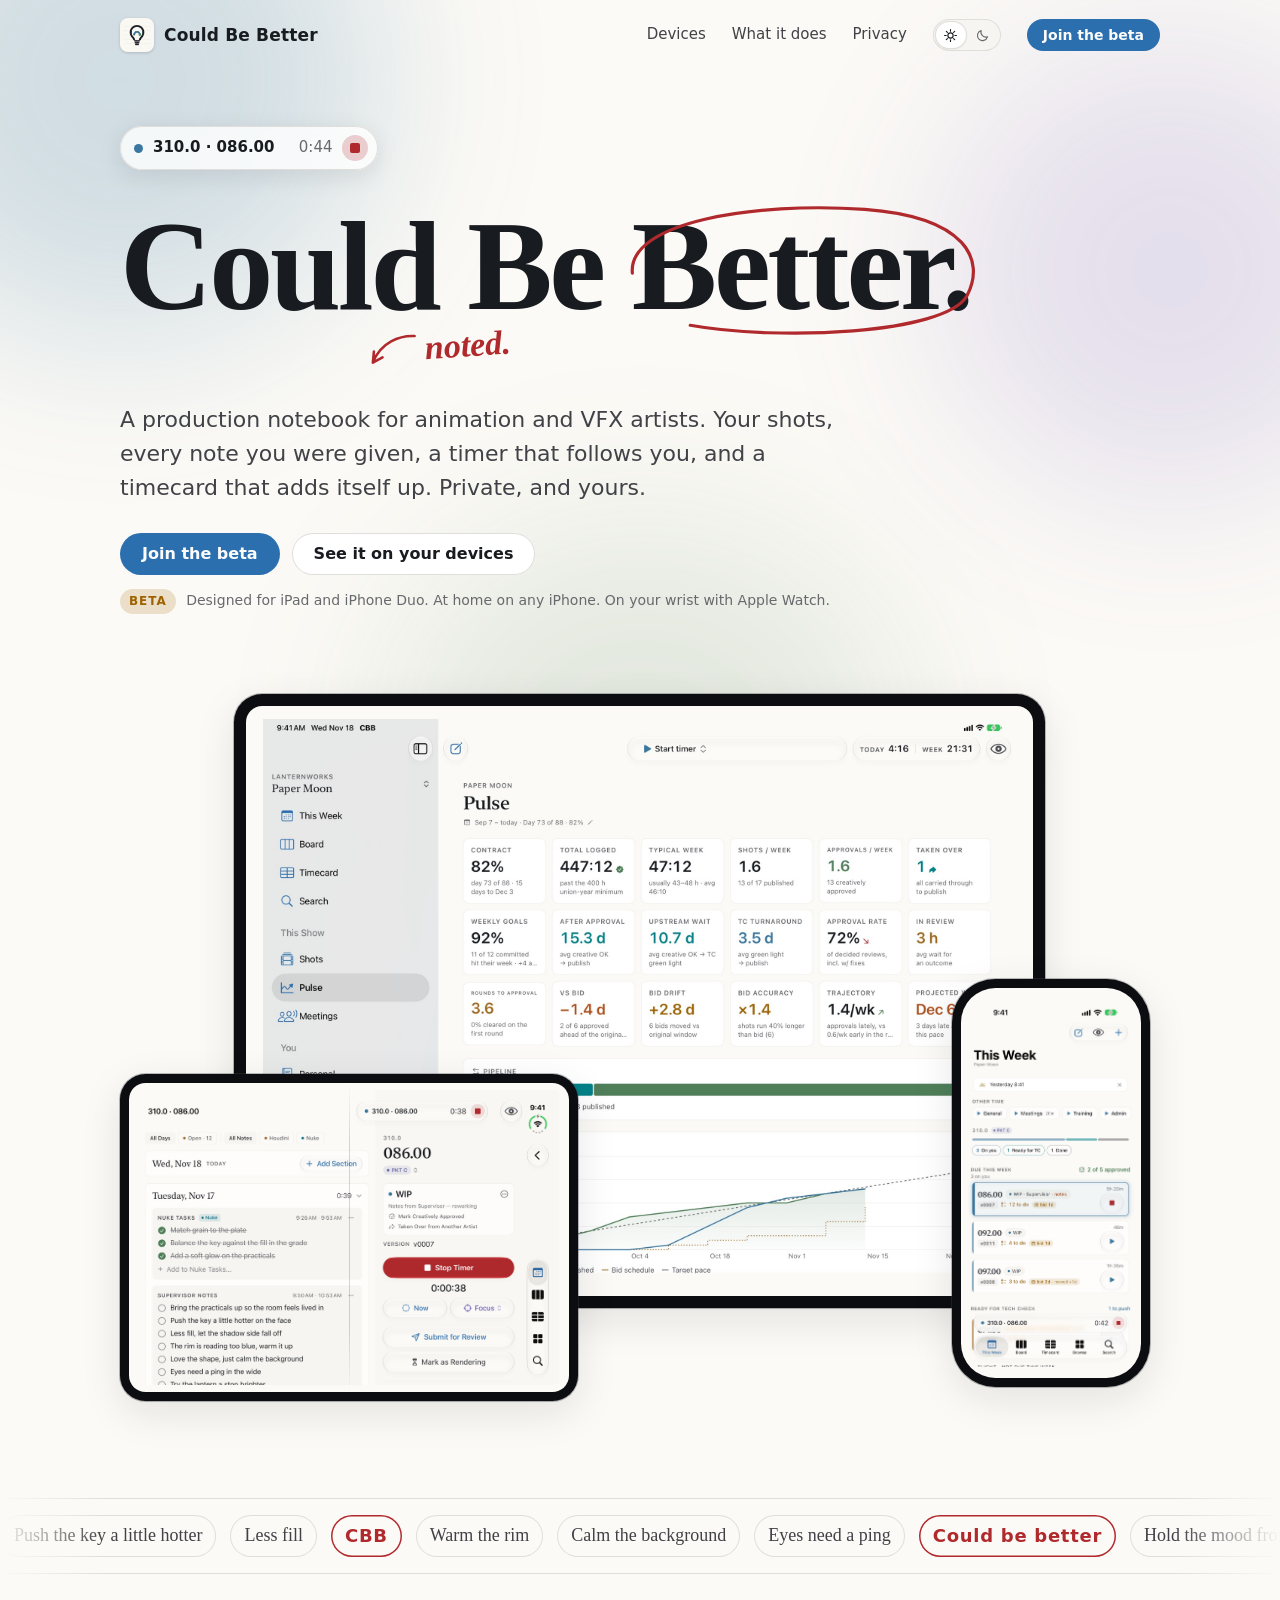
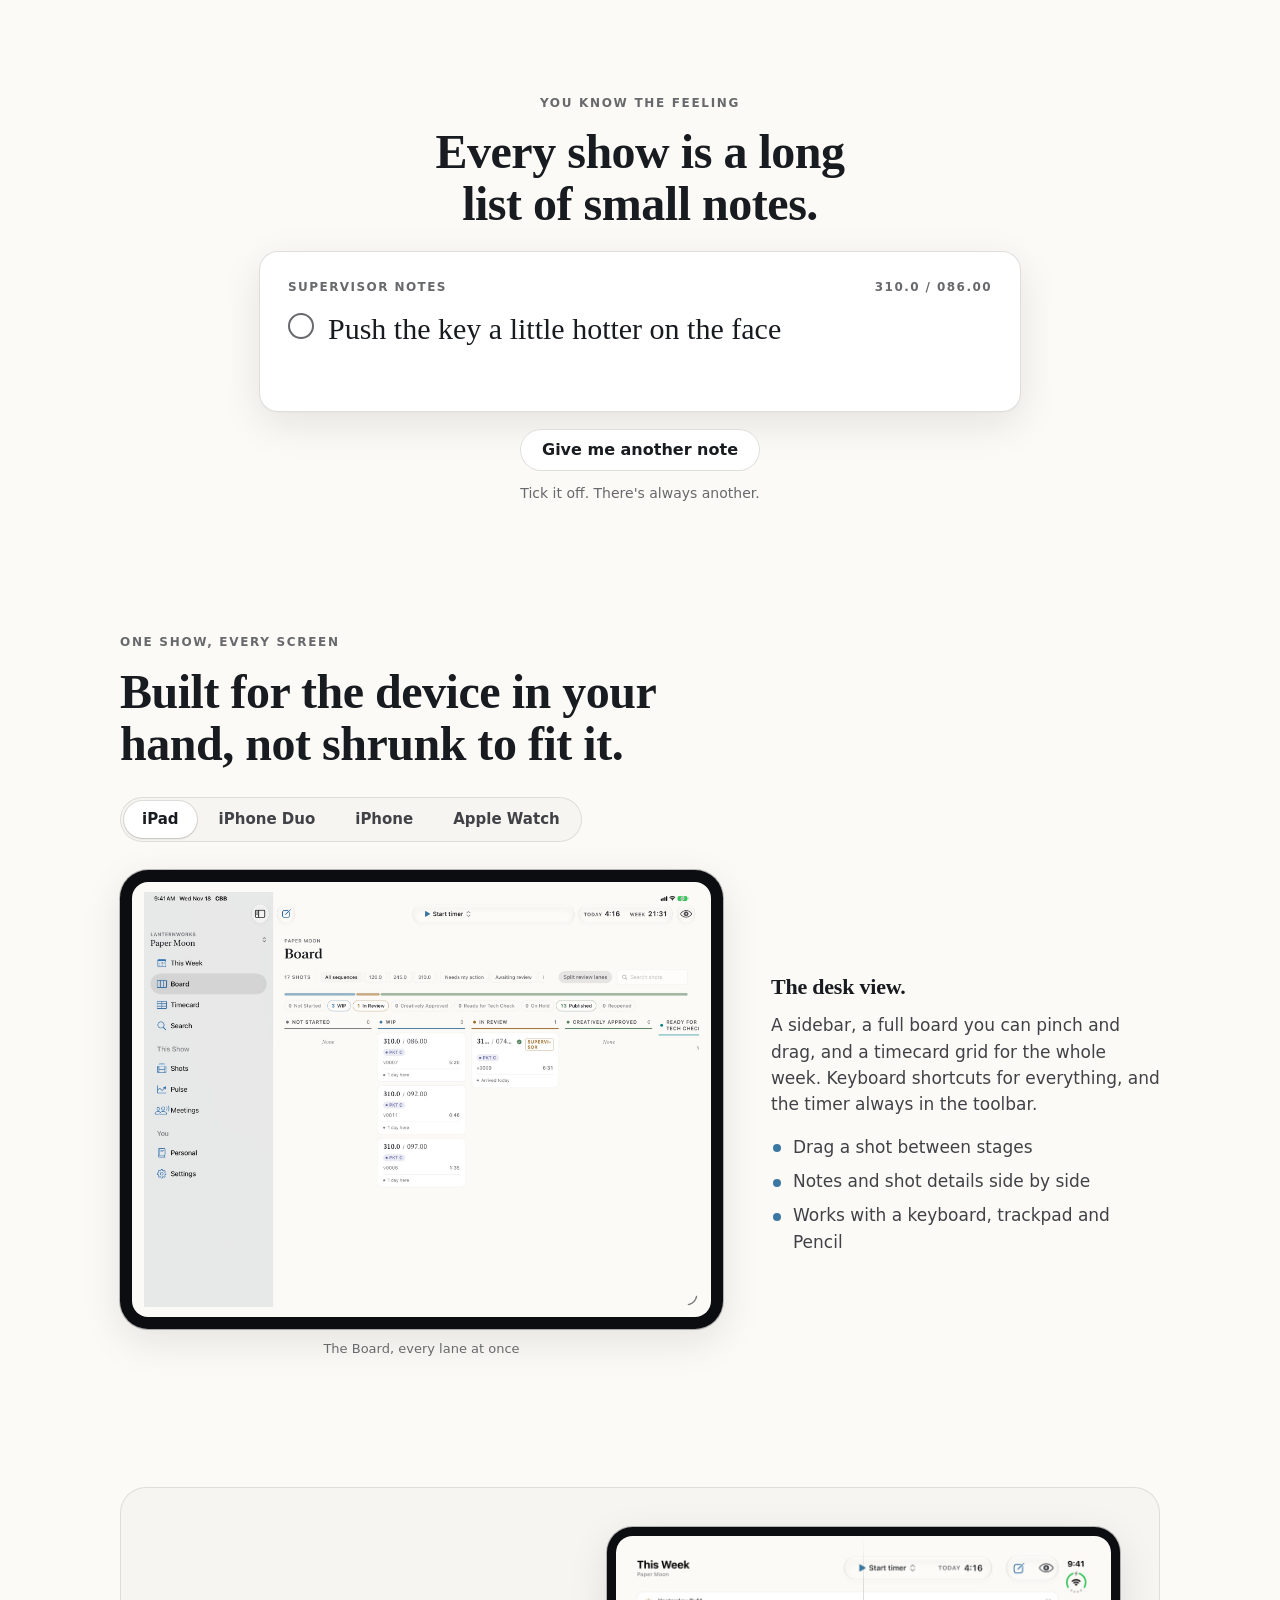
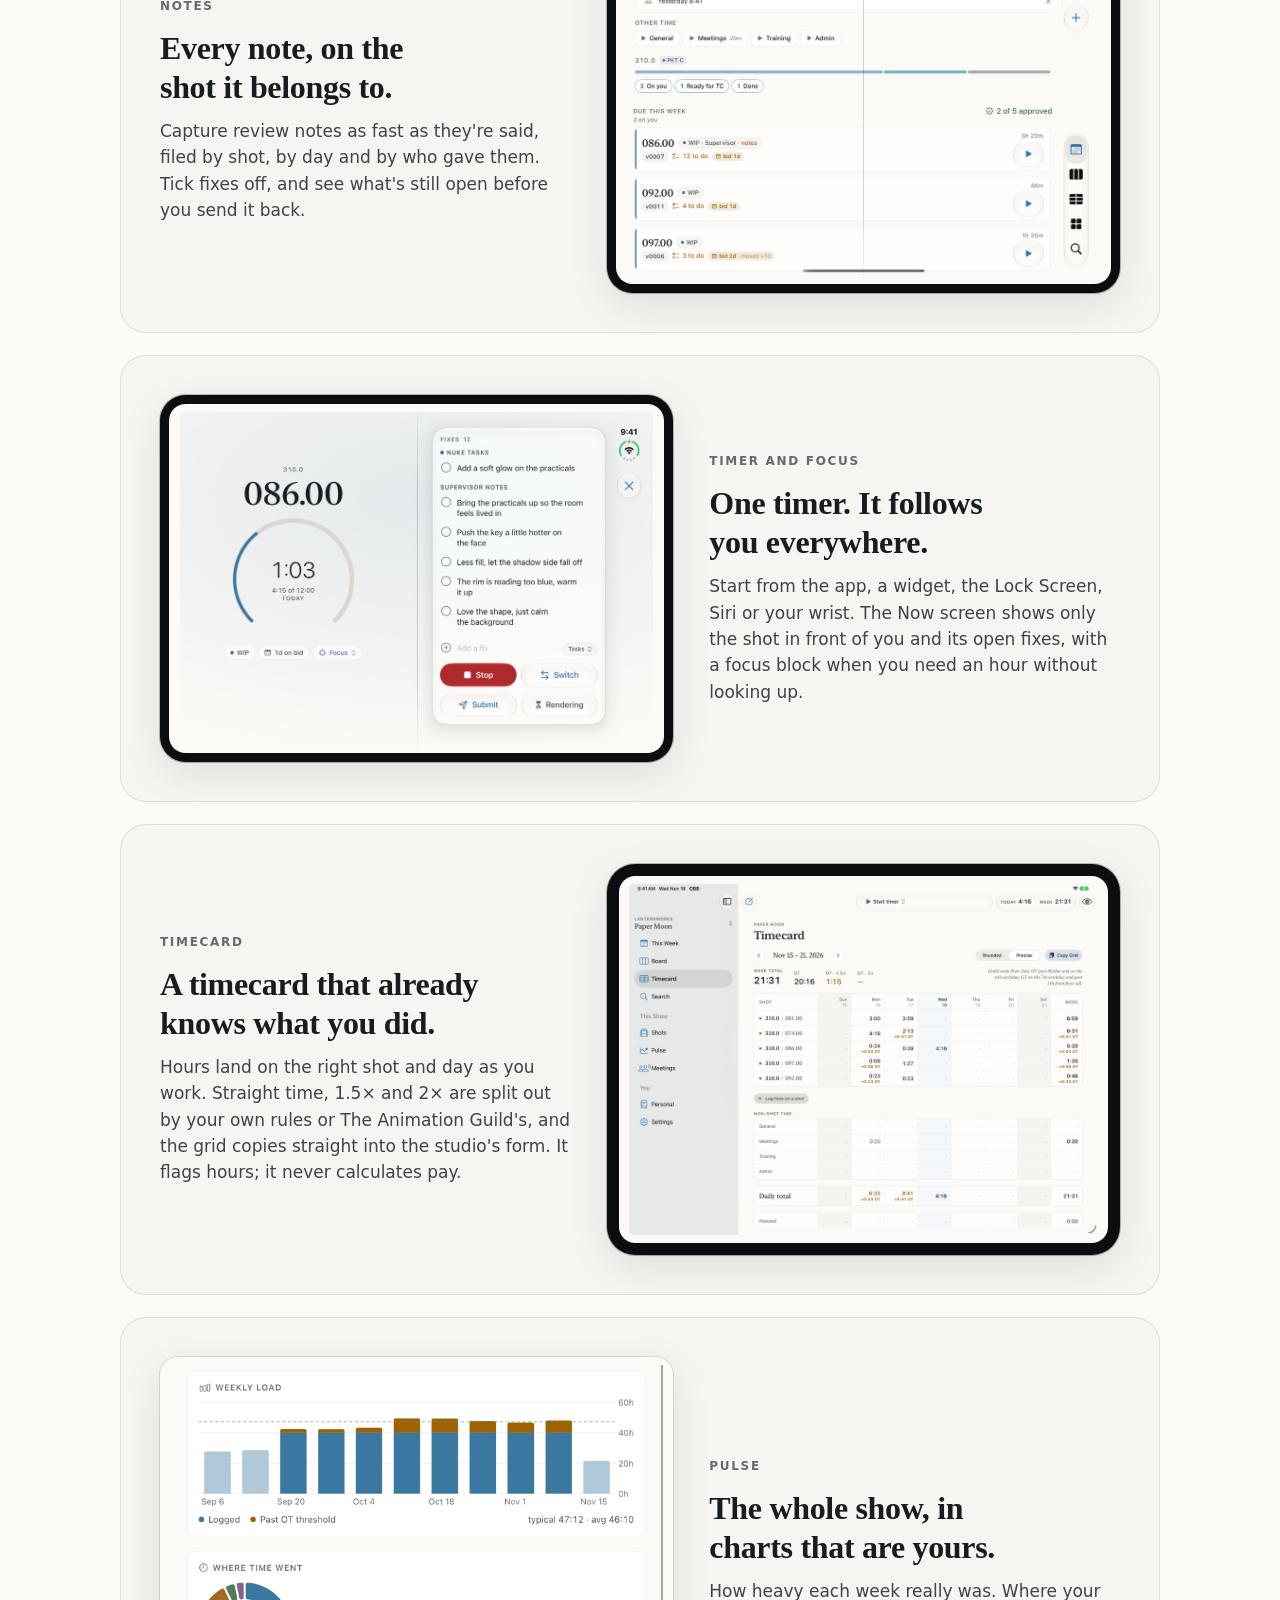
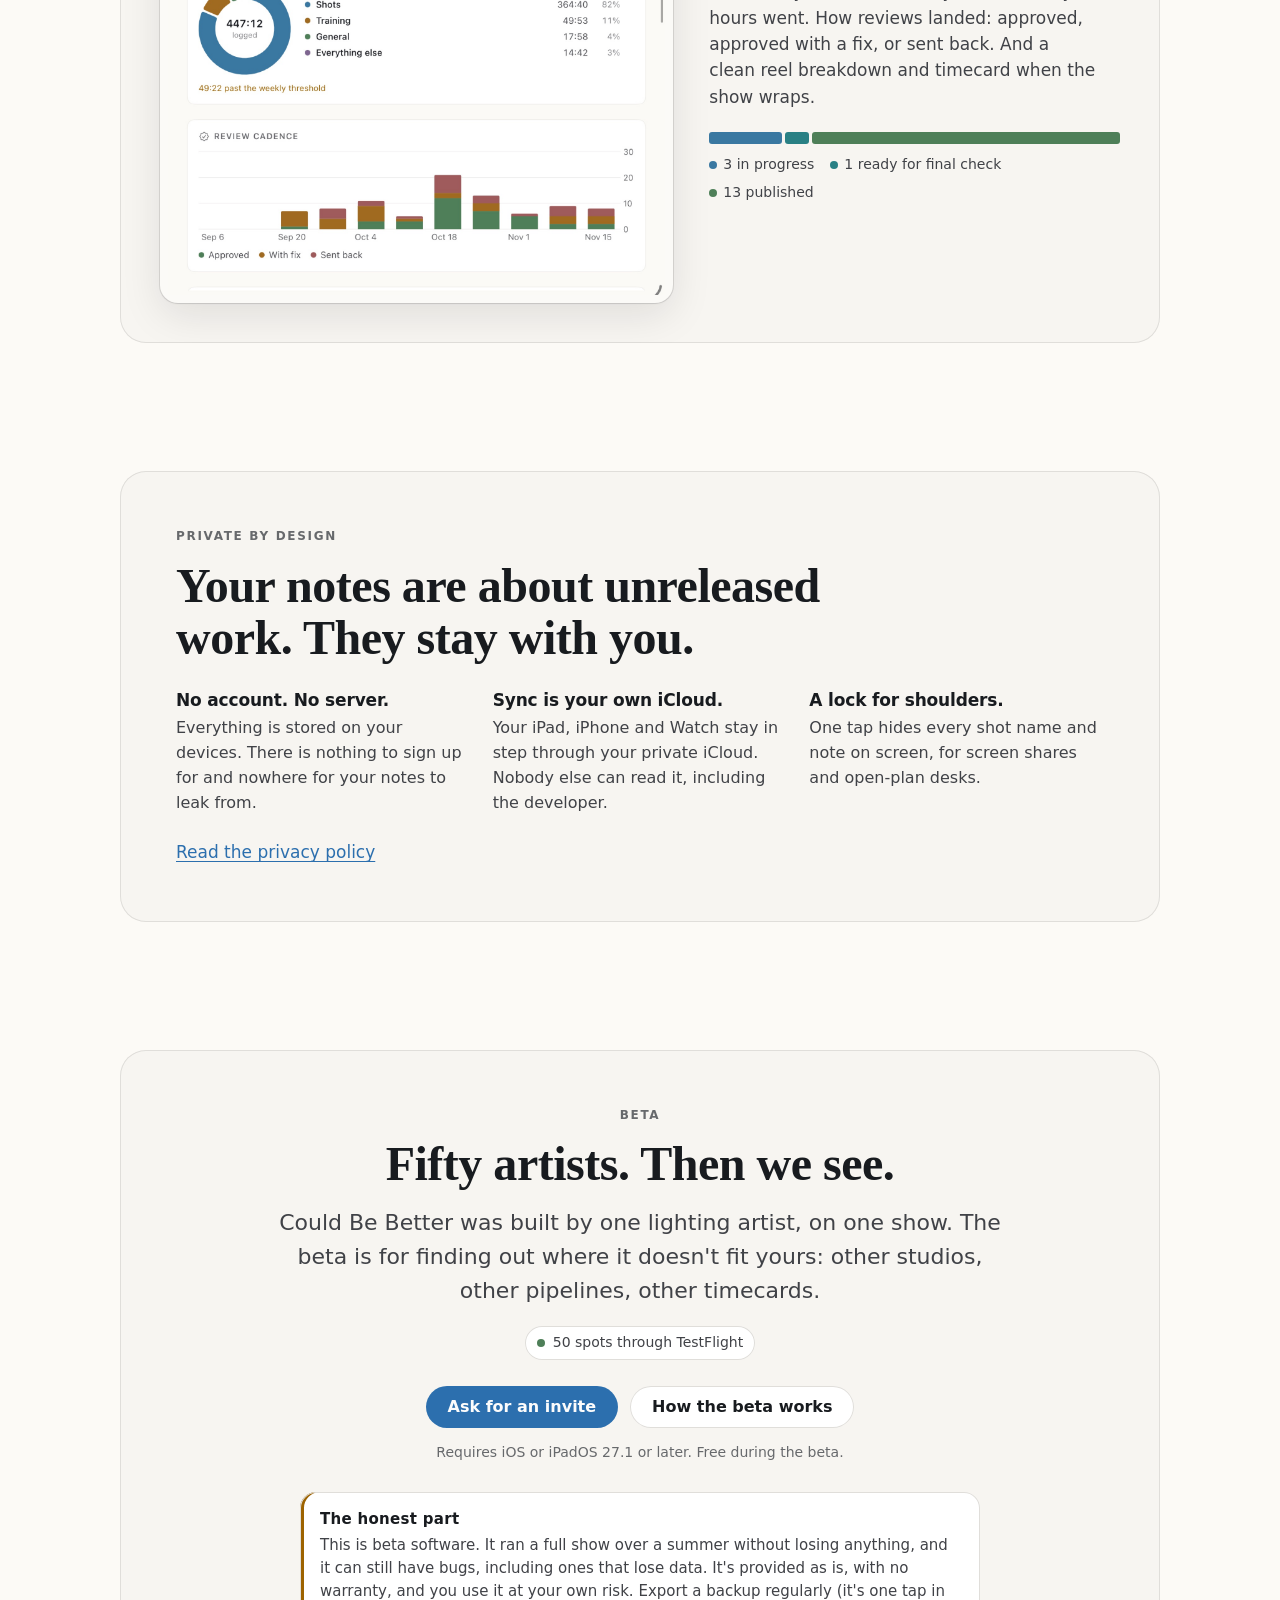
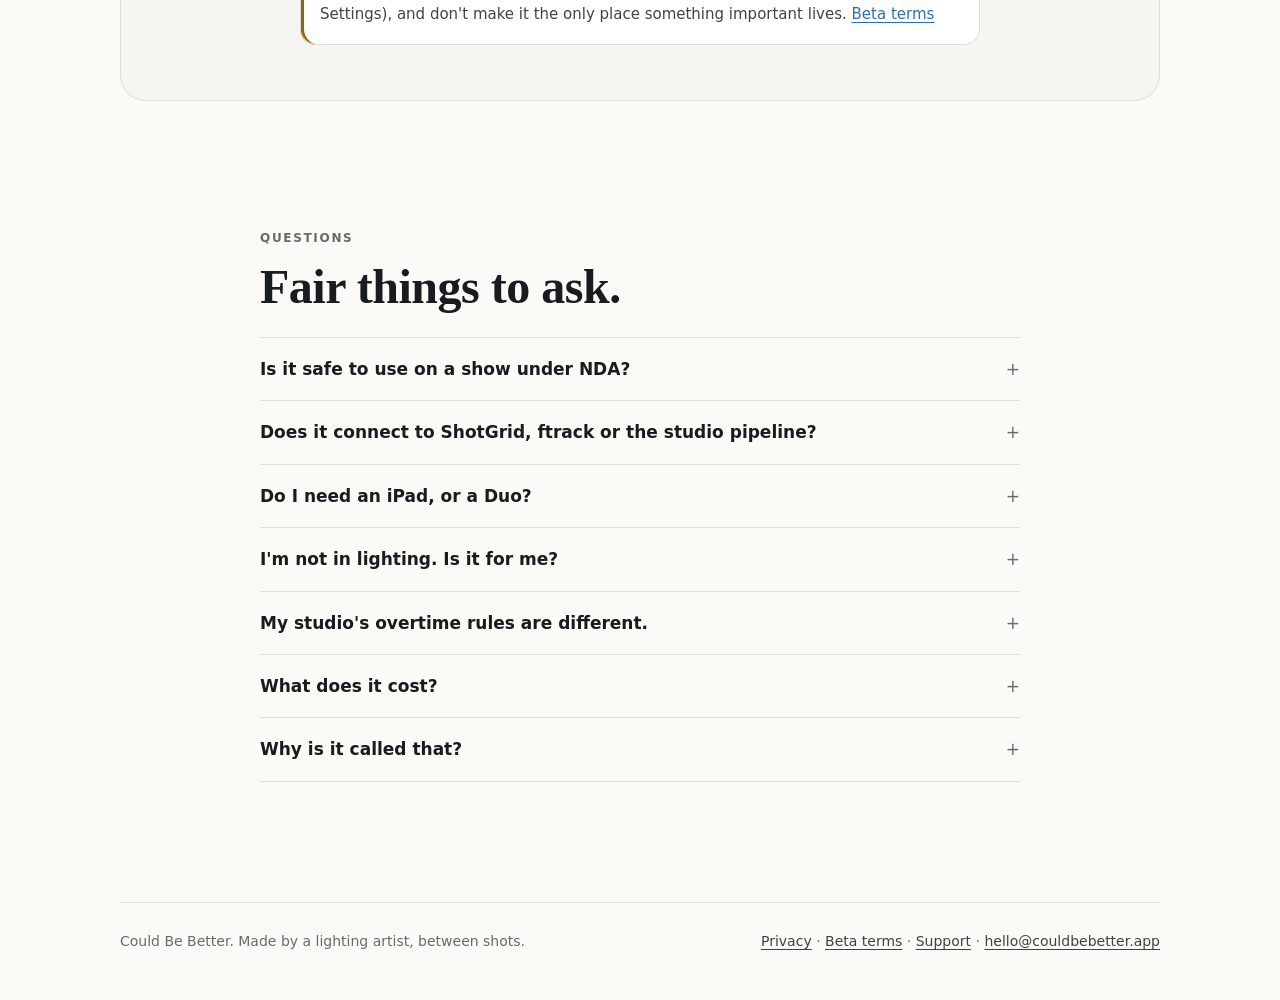
==== index.html @ f7539b7b "Light/Dark switch with dark screenshots" ====
<!doctype html>
<html lang="en">
<head>
<meta charset="utf-8">
<meta name="viewport" content="width=device-width, initial-scale=1">
<title>Could Be Better — a production notebook for animation and VFX artists</title>
<meta name="description" content="Could Be Better (CBB) keeps your shots, review notes, timer and timecard in one private notebook, designed for iPad, iPhone Duo, iPhone and Apple Watch. Now in beta.">
<meta property="og:title" content="Could Be Better">
<meta property="og:description" content="A production notebook for animation and VFX artists. Shots, notes, a timer and an honest timecard. Private, on your devices.">
<meta property="og:image" content="assets/ipad-land-pulse.jpg">
<meta name="theme-color" content="#faf8f4" media="(prefers-color-scheme: light)">
<meta name="theme-color" content="#14161a" media="(prefers-color-scheme: dark)">
<link rel="icon" href="assets/icon.png">
<link rel="apple-touch-icon" href="assets/apple-touch-icon.png">
<script src="theme.js?v=202611181330"></script>
<link rel="stylesheet" href="styles.css?v=202611181330">
</head>
<body>
<div class="glow" aria-hidden="true"><i></i><i></i><i></i></div>
<div class="wrap">

  <header class="top">
    <a class="brand" href="./"><img src="assets/icon.png" alt="" width="34" height="34"> Could Be Better</a>
    <nav>
      <a class="hide-narrow" href="#devices">Devices</a>
      <a class="hide-narrow" href="#features">What it does</a>
      <a class="hide-narrow" href="#privacy">Privacy</a>
      <div class="theme-switch" role="group" aria-label="Appearance">
        <button type="button" data-theme-set="light" aria-pressed="false" aria-label="Light" title="Light"><svg viewBox="0 0 24 24" aria-hidden="true"><circle cx="12" cy="12" r="4.2"/><path d="M12 2.5v2.6M12 18.9v2.6M2.5 12h2.6M18.9 12h2.6M5.3 5.3l1.8 1.8M16.9 16.9l1.8 1.8M5.3 18.7l1.8-1.8M16.9 7.1l1.8-1.8"/></svg></button>
        <button type="button" data-theme-set="dark" aria-pressed="false" aria-label="Dark" title="Dark"><svg viewBox="0 0 24 24" aria-hidden="true"><path d="M20 14.2A8.2 8.2 0 0 1 9.8 4a8.2 8.2 0 1 0 10.2 10.2z"/></svg></button>
      </div>
      <button class="button small" type="button" data-open-invite>Join the beta</button>
    </nav>
  </header>

  <main>
    <section class="hero">
      <div class="pill" role="img" aria-label="A shot timer, running">
        <i class="dot"></i><span class="code">310.0 · 086.00</span><span class="clock" data-clock>0:00</span><i class="stop"></i>
      </div>
      <h1>Could Be
        <span class="circled">Better.
          <svg viewBox="0 0 320 120" preserveAspectRatio="none" aria-hidden="true"><path d="M18 62 C 14 22, 120 6, 214 12 C 300 18, 316 52, 300 80 C 280 112, 120 116, 52 100 C 6 88, 2 50, 40 28" pathLength="1"/></svg>
        </span>
      </h1>
      <p class="scrawl" aria-hidden="true"><svg viewBox="0 0 60 40"><path d="M56 6 C 40 4, 18 10, 8 32 M8 32 l 2 -12 M8 32 l 11 -5" /></svg> noted.</p>
      <p class="lede">A production notebook for animation and VFX artists. Your shots, every note you were given, a timer that follows you, and a timecard that adds itself up. Private, and yours.</p>
      <div class="actions">
        <button class="button" type="button" data-open-invite>Join the beta</button>
        <a class="button quiet" href="#devices">See it on your devices</a>
      </div>
      <p class="fine"><span class="badge">Beta</span> Designed for iPad and iPhone Duo. At home on any iPhone. On your wrist with Apple Watch.</p>

      <div class="stage" data-tilt>
        <div class="frame pad-land layer" data-depth="6"><picture><source data-dark srcset="assets/ipad-land-pulse-dark.jpg" media="(prefers-color-scheme: dark)"><img src="assets/ipad-land-pulse.jpg" alt="Pulse on iPad in landscape: eighteen figures about a show called Paper Moon, a pipeline bar and a burn-up chart of approved and published shots." width="2000" height="1500"></picture></div>
        <div class="frame duo-open layer" data-depth="14"><picture><source data-dark srcset="assets/duo-open-shot-dark.jpg" media="(prefers-color-scheme: dark)"><img src="assets/duo-open-shot.jpg" alt="A shot open on an unfolded iPhone Duo: its notes on the left, its stage, timer and actions on the right." width="2000" height="1407" loading="lazy"></picture></div>
        <div class="frame phone layer" data-depth="22"><picture><source data-dark srcset="assets/max-thisweek-dark.jpg" media="(prefers-color-scheme: dark)"><img src="assets/max-thisweek.jpg" alt="This Week on iPhone: three shots due, with notes to do, bids and timers." width="690" height="1500" loading="lazy"></picture></div>
      </div>
    </section>
  </main>
</div>

<div class="marquee" aria-hidden="true">
  <div class="track">
    <span>Push the key a little hotter</span><span>Less fill</span><span class="hot">CBB</span><span>Warm the rim</span><span>Calm the background</span><span>Eyes need a ping</span><span class="hot">Could be better</span><span>Hold the mood from the last shot</span><span>Soften that shadow</span><span>More atmosphere in the doorway</span><span class="hot">CBB</span><span>Try it a stop brighter</span>
    <span>Push the key a little hotter</span><span>Less fill</span><span class="hot">CBB</span><span>Warm the rim</span><span>Calm the background</span><span>Eyes need a ping</span><span class="hot">Could be better</span><span>Hold the mood from the last shot</span><span>Soften that shadow</span><span>More atmosphere in the doorway</span><span class="hot">CBB</span><span>Try it a stop brighter</span>
  </div>
</div>

<div class="wrap">
  <main>
    <section class="note-machine reveal" aria-labelledby="notes-title">
      <p class="eyebrow">You know the feeling</p>
      <h2 id="notes-title">Every show is a long list of small notes.</h2>
      <div class="note-card">
        <div class="from"><span id="note-from">Supervisor notes</span><span id="note-shot">310.0 / 086.00</span></div>
        <div class="note-line" id="note-line">
          <button class="check" id="note-check" aria-label="Mark this note done" aria-pressed="false"></button>
          <span class="text" id="note-text" aria-live="polite">Push the key a little hotter on the face</span>
        </div>
      </div>
      <div class="actions">
        <button class="button quiet" id="note-next" type="button">Give me another note</button>
      </div>
      <p class="tally" id="note-tally">Tick it off. There's always another.</p>
    </section>

    <section class="devices reveal" id="devices" aria-labelledby="devices-title">
      <p class="eyebrow">One show, every screen</p>
      <h2 id="devices-title">Built for the device in your hand, not shrunk to fit it.</h2>
      <div class="tabs" role="tablist" aria-label="Devices">
        <button role="tab" id="tab-ipad" aria-controls="panel-ipad" aria-selected="true">iPad</button>
        <button role="tab" id="tab-duo" aria-controls="panel-duo" aria-selected="false" tabindex="-1">iPhone Duo</button>
        <button role="tab" id="tab-iphone" aria-controls="panel-iphone" aria-selected="false" tabindex="-1">iPhone</button>
        <button role="tab" id="tab-watch" aria-controls="panel-watch" aria-selected="false" tabindex="-1">Apple Watch</button>
      </div>

      <div class="panel-device" role="tabpanel" id="panel-ipad" aria-labelledby="tab-ipad">
        <div class="shots one">
          <figure><div class="frame pad-land"><picture><source data-dark srcset="assets/ipad-land-board-dark.jpg" media="(prefers-color-scheme: dark)"><img src="assets/ipad-land-board.jpg" alt="The Board on iPad: every shot in the show laid out in lanes by stage, with filters and a search field above." width="2000" height="1500" loading="lazy"></picture></div><figcaption>The Board, every lane at once</figcaption></figure>
        </div>
        <div class="says">
          <h3>The desk view.</h3>
          <p>A sidebar, a full board you can pinch and drag, and a timecard grid for the whole week. Keyboard shortcuts for everything, and the timer always in the toolbar.</p>
          <ul><li>Drag a shot between stages</li><li>Notes and shot details side by side</li><li>Works with a keyboard, trackpad and Pencil</li></ul>
        </div>
      </div>

      <div class="panel-device" role="tabpanel" id="panel-duo" aria-labelledby="tab-duo" hidden>
        <div class="shots three">
          <figure><div class="frame duo-fold"><picture><source data-dark srcset="assets/duo-thisweek-dark.jpg" media="(prefers-color-scheme: dark)"><img src="assets/duo-thisweek.jpg" alt="This Week on a folded iPhone Duo, with the timer in the top bar and the tabs down the side." width="1031" height="1500" loading="lazy"></picture></div><figcaption>Folded</figcaption></figure>
          <figure class="grow"><div class="frame duo-open"><picture><source data-dark srcset="assets/duo-open-shot-dark.jpg" media="(prefers-color-scheme: dark)"><img src="assets/duo-open-shot.jpg" alt="A shot on an open iPhone Duo: notes on the left half, stage, timer and actions on the right half." width="2000" height="1407" loading="lazy"></picture></div><figcaption>Open: notes on one side, the shot on the other</figcaption></figure>
          <figure class="grow"><div class="frame duo-open"><picture><source data-dark srcset="assets/duo-open-now-dark.jpg" media="(prefers-color-scheme: dark)"><img src="assets/duo-open-now.jpg" alt="The Now screen on a half-open iPhone Duo: the timer dial on one half and the shot's open fixes on the other." width="2000" height="1407" loading="lazy"></picture></div><figcaption>Propped up: the clock on one half, your fixes on the other</figcaption></figure>
        </div>
        <div class="says">
          <h3>Three poses, three layouts.</h3>
          <p>Folded, it's a pocket timer and a short list. Open, each half of the screen does its own job, with nothing important under the fold. Stand it on your desk and it becomes a clock with your to-do beside it.</p>
          <ul style="--dot: var(--focus)"><li>The timer stays in the same place in every pose</li><li>Controls move to the side where your thumb is</li><li>Nothing jumps when you open or close it</li></ul>
        </div>
      </div>

      <div class="panel-device" role="tabpanel" id="panel-iphone" aria-labelledby="tab-iphone" hidden>
        <div class="shots three phones">
          <figure><div class="frame phone"><picture><source data-dark srcset="assets/max-thisweek-dark.jpg" media="(prefers-color-scheme: dark)"><img src="assets/max-thisweek.jpg" alt="This Week on iPhone." width="690" height="1500" loading="lazy"></picture></div><figcaption>This Week</figcaption></figure>
          <figure><div class="frame phone"><picture><source data-dark srcset="assets/max-shot-dark.jpg" media="(prefers-color-scheme: dark)"><img src="assets/max-shot.jpg" alt="A shot's notes on iPhone, with a timer running." width="690" height="1500" loading="lazy"></picture></div><figcaption>A shot's notebook</figcaption></figure>
          <figure><div class="frame phone"><picture><source data-dark srcset="assets/max-timecard-dark.jpg" media="(prefers-color-scheme: dark)"><img src="assets/max-timecard.jpg" alt="The week's timecard on iPhone." width="690" height="1500" loading="lazy"></picture></div><figcaption>Timecard</figcaption></figure>
        </div>
        <div class="says">
          <h3>All of it, one-handed.</h3>
          <p>Every screen the iPad has, rethought for a phone, from the smallest iPhone to a Pro Max. The timer rides above the tab bar so Start and Stop are always under your thumb.</p>
          <ul style="--dot: var(--published)"><li>Live Activity on the Lock Screen and Dynamic Island</li><li>Widgets for today, this week and the running timer</li><li>Capture a note from any screen</li></ul>
        </div>
      </div>

      <div class="panel-device" role="tabpanel" id="panel-watch" aria-labelledby="tab-watch" hidden>
        <div class="shots one watch-wrap">
          <div class="watch" role="img" aria-label="An illustration of the Apple Watch app timing a shot, with Stop and Focus buttons.">
            <div class="crown"></div>
            <div class="face">
              <div class="w-top"><span><i></i> Timing shot</span><span>9:41</span></div>
              <div class="w-code">310.0 · 086.00</div>
              <div class="w-clock" data-clock-long>0:00:00</div>
              <div class="w-bar"><b></b></div>
              <div class="w-today">Today 4:16 of 8:00</div>
              <div class="w-buttons"><span class="w-stop">■ Stop</span><span class="w-focus">◎ Focus</span></div>
            </div>
          </div>
          <p class="illus">Illustration of the Watch app. It runs the same timer as the pill at the top of this page.</p>
        </div>
        <div class="says">
          <h3>Start and stop from your wrist.</h3>
          <p>The Watch app mirrors your iPhone: see what's timing, stop it, switch shots or start a focus block without taking your phone out in dailies. Complications put the running timer and today's hours on your watch face.</p>
          <ul style="--dot: var(--amber)"><li>Syncs with your iPhone automatically</li><li>Complications for every watch face slot</li><li>A tap on the wrist when a timer starts or stops</li></ul>
        </div>
      </div>
    </section>

    <div class="features" id="features">
      <article class="card wide reveal">
        <div class="copy">
          <p class="eyebrow">Notes</p>
          <h3>Every note, on the shot it belongs to.</h3>
          <p>Capture review notes as fast as they're said, filed by shot, by day and by who gave them. Tick fixes off, and see what's still open before you send it back.</p>
        </div>
        <div class="frame duo-open"><picture><source data-dark srcset="assets/duo-open-thisweek-dark.jpg" media="(prefers-color-scheme: dark)"><img src="assets/duo-open-thisweek.jpg" alt="This Week on an open iPhone Duo: shots due this week, each with a count of notes to do." width="2000" height="1407" loading="lazy"></picture></div>
      </article>
      <article class="card wide flip reveal">
        <div class="copy">
          <p class="eyebrow">Timer and focus</p>
          <h3>One timer. It follows you everywhere.</h3>
          <p>Start from the app, a widget, the Lock Screen, Siri or your wrist. The Now screen shows only the shot in front of you and its open fixes, with a focus block when you need an hour without looking up.</p>
        </div>
        <div class="frame duo-open"><picture><source data-dark srcset="assets/duo-open-now-dark.jpg" media="(prefers-color-scheme: dark)"><img src="assets/duo-open-now.jpg" alt="The Now screen: a timer dial beside the shot's open fixes, with Stop, Switch, Submit and Rendering buttons." width="2000" height="1407" loading="lazy"></picture></div>
      </article>
      <article class="card wide reveal">
        <div class="copy">
          <p class="eyebrow">Timecard</p>
          <h3>A timecard that already knows what you did.</h3>
          <p>Hours land on the right shot and day as you work. Straight time, 1.5× and 2× are split out by your own rules or The Animation Guild's, and the grid copies straight into the studio's form. It flags hours; it never calculates pay.</p>
        </div>
        <div class="frame pad-land"><picture><source data-dark srcset="assets/ipad-land-timecard-dark.jpg" media="(prefers-color-scheme: dark)"><img src="assets/ipad-land-timecard.jpg" alt="The timecard on iPad: a week grid of hours per shot and per day, with straight time, overtime and daily totals." width="2000" height="1500" loading="lazy"></picture></div>
      </article>
      <article class="card wide flip reveal">
        <div class="copy">
          <p class="eyebrow">Pulse</p>
          <h3>The whole show, in charts that are yours.</h3>
          <p>How heavy each week really was. Where your hours went. How reviews landed: approved, approved with a fix, or sent back. And a clean reel breakdown and timecard when the show wraps.</p>
          <div class="pipeline" aria-hidden="true"><i style="--w: 18%; --c: var(--wip)"></i><i style="--w: 6%; --c: var(--teal)"></i><i style="--w: 76%; --c: var(--published)"></i></div>
          <p class="legend"><span style="--c: var(--wip)">3 in progress</span><span style="--c: var(--teal)">1 ready for final check</span><span style="--c: var(--published)">13 published</span></p>
        </div>
        <div class="sheet"><picture><source data-dark srcset="assets/pulse-charts-dark.jpg" media="(prefers-color-scheme: dark)"><img src="assets/pulse-charts.jpg" alt="Three Pulse charts: weekly load as bars with overtime marked, a ring showing where time went, and review cadence by week split into approved, with fix and sent back." width="1424" height="1520" loading="lazy"></picture></div>
      </article>
    </div>

    <section class="panel reveal" id="privacy">
      <p class="eyebrow">Private by design</p>
      <h2>Your notes are about unreleased work. They stay with you.</h2>
      <div class="cols">
        <div><h3>No account. No server.</h3><p>Everything is stored on your devices. There is nothing to sign up for and nowhere for your notes to leak from.</p></div>
        <div><h3>Sync is your own iCloud.</h3><p>Your iPad, iPhone and Watch stay in step through your private iCloud. Nobody else can read it, including the developer.</p></div>
        <div><h3>A lock for shoulders.</h3><p>One tap hides every shot name and note on screen, for screen shares and open-plan desks.</p></div>
      </div>
      <p style="margin-top: 24px"><a href="privacy.html">Read the privacy policy</a></p>
    </section>

    <section class="panel beta reveal" id="beta">
      <p class="eyebrow">Beta</p>
      <h2>Fifty artists. Then we see.</h2>
      <p class="lede">Could Be Better was built by one lighting artist, on one show. The beta is for finding out where it doesn't fit yours: other studios, other pipelines, other timecards.</p>
      <div class="spots"><i></i> 50 spots through TestFlight</div>
      <div class="actions">
        <button class="button" type="button" data-open-invite>Ask for an invite</button>
        <a class="button quiet" href="support.html">How the beta works</a>
      </div>
      <p class="fine">Requires iOS or iPadOS 27.1 or later. Free during the beta.</p>
      <div class="honest">
        <h3>The honest part</h3>
        <p>This is beta software. It ran a full show over a summer without losing anything, and it can still have bugs, including ones that lose data. It's provided as is, with no warranty, and you use it at your own risk. Export a backup regularly (it's one tap in Settings), and don't make it the only place something important lives. <a href="terms.html">Beta terms</a></p>
      </div>
    </section>

    <dialog id="invite" aria-labelledby="invite-title">
      <form id="invite-form" method="dialog" novalidate>
        <div class="dialog-head">
          <h2 id="invite-title">Ask for an invite</h2>
          <button class="close" type="button" data-close-invite aria-label="Close">×</button>
        </div>
        <p class="dialog-lede">Fifty spots, picked to cover different studios and jobs. You'll get a TestFlight invite by email if there's room.</p>
        <label>Name<input name="name" autocomplete="name" required></label>
        <label>Email <small>the one on your Apple Account, so the invite works</small><input name="email" type="email" autocomplete="email" inputmode="email" required></label>
        <label>What you do
          <select name="role" required>
            <option value="">Choose…</option>
            <option>Lighting</option><option>Compositing</option><option>Animation</option><option>FX</option><option>Layout / Previs</option><option>Lookdev / Surfacing</option><option>Modeling / Rigging</option><option>Matte painting / Environments</option><option>Production / Coordination</option><option>Supervisor / Lead</option><option>Other</option>
          </select>
        </label>
        <label>Where you work
          <select name="workplace">
            <option value="">Prefer not to say</option>
            <option>Feature animation</option><option>TV / streaming animation</option><option>VFX</option><option>Games / real-time</option><option>Advertising / motion</option><option>Freelance</option><option>Student</option>
          </select>
        </label>
        <label>Is your timecard under a union agreement?
          <select name="union">
            <option value="">Not sure</option><option>Yes, The Animation Guild</option><option>Yes, another union</option><option>No</option>
          </select>
        </label>
        <fieldset>
          <legend>Devices you'd use it on</legend>
          <label class="tick"><input type="checkbox" name="devices" value="iPad"> iPad</label>
          <label class="tick"><input type="checkbox" name="devices" value="iPhone"> iPhone</label>
          <label class="tick"><input type="checkbox" name="devices" value="iPhone Duo"> iPhone Duo</label>
          <label class="tick"><input type="checkbox" name="devices" value="Apple Watch"> Apple Watch</label>
        </fieldset>
        <label>Anything else? <small>optional</small><textarea name="note" rows="2" maxlength="600"></textarea></label>
        <label class="tick consent"><input type="checkbox" name="consent" required> <span>I understand this is beta software, provided as is, and that it may have bugs, including data loss. I've read the <a href="terms.html" target="_blank" rel="noopener">beta terms</a> and <a href="privacy.html" target="_blank" rel="noopener">privacy policy</a>.</span></label>
        <p class="form-error" id="invite-error" role="alert" hidden></p>
        <div class="dialog-actions">
          <button class="button quiet" type="button" data-close-invite>Cancel</button>
          <button class="button" type="submit">Send request</button>
        </div>
        <p class="fine">Your details are used only to run the beta, and deleted when it ends or when you ask.</p>
      </form>
      <div id="invite-done" hidden>
        <h2>Request sent.</h2>
        <p id="invite-done-text">Thank you. If there's a spot, a TestFlight invite will arrive at the email you gave.</p>
        <div class="dialog-actions"><button class="button" type="button" data-close-invite>Done</button></div>
      </div>
    </dialog>

    <section class="faq reveal" id="faq">
      <p class="eyebrow">Questions</p>
      <h2>Fair things to ask.</h2>
      <div style="margin-top: 24px">
        <details><summary>Is it safe to use on a show under NDA?</summary><p>The app has no server and sends your notes nowhere. They live on your devices and, if you turn it on, in your own private iCloud. What you write down, and whether your studio allows personal note-taking tools, is still your call and your studio's policy.</p></details>
        <details><summary>Does it connect to ShotGrid, ftrack or the studio pipeline?</summary><p>No, on purpose. It doesn't touch studio systems or need IT's permission. It is your own notebook, the way a paper one would be.</p></details>
        <details><summary>Do I need an iPad, or a Duo?</summary><p>No. It's designed to make the most of those screens, and it's a complete app on any iPhone running iOS 27.1 or later. The Apple Watch app is optional and comes with the iPhone app.</p></details>
        <details><summary>I'm not in lighting. Is it for me?</summary><p>If you work on shots, get notes in reviews and fill in a timecard, yes. You name your own reviews and timers when you set up a show.</p></details>
        <details><summary>My studio's overtime rules are different.</summary><p>Set your own lines for 1.5× and 2×, or say you aren't paid overtime at all. Guild artists can pick how they're paid and switch off any rule that doesn't apply to their deal.</p></details>
        <details><summary>What does it cost?</summary><p>Nothing during the beta. Pricing after that isn't decided. Your data stays yours either way, and you can export all of it at any time.</p></details>
        <details><summary>Why is it called that?</summary><p>CBB. You've had the note.</p></details>
      </div>
    </section>
  </main>

  <footer>
    <div class="row">
      <span>Could Be Better. Made by a lighting artist, between shots.</span>
      <span><a href="privacy.html">Privacy</a> · <a href="terms.html">Beta terms</a> · <a href="support.html">Support</a> · <a id="mail" href="mailto:hello@couldbebetter.app">hello@couldbebetter.app</a></span>
    </div>
  </footer>
</div>
<script src="site.js?v=202611181330"></script>
</body>
</html>
---- styles.css ----
/* Could Be Better — site styles. Colours are the app's own OKLCH tokens
   (Noted/Noted/DesignSystem/Palette.swift), light and dark. */

:root {
  --paper: oklch(0.985 0.005 85);
  --paper-inset: oklch(0.97 0.006 85);
  --paper-raised: oklch(1 0 0);
  --rule: oklch(0.9 0.006 85);
  --ink: oklch(0.22 0.01 260);
  --ink-mid: oklch(0.38 0.008 260);
  --ink-mute: oklch(0.52 0.006 260);
  --accent: oklch(0.53 0.12 250);
  --accent-ink: oklch(0.99 0 0);
  --wip: oklch(0.55 0.09 240);
  --published: oklch(0.55 0.08 150);
  --amber: oklch(0.55 0.12 70);
  --focus: oklch(0.52 0.15 290);
  --teal: oklch(0.55 0.08 200);
  --stop: oklch(0.5 0.17 25);
  --bezel-fill: #0c0d10;
  --shadow: 0 1px 2px oklch(0.2 0.01 260 / 0.06), 0 12px 40px oklch(0.2 0.01 260 / 0.1);
  --serif: ui-serif, "New York", "Iowan Old Style", Georgia, serif;
  --sans: -apple-system, BlinkMacSystemFont, "SF Pro Text", "Inter", "Segoe UI", system-ui, sans-serif;
  --mono: ui-monospace, "SF Mono", Menlo, monospace;
  --gutter: clamp(16px, 4vw, 40px);
  --column: 1120px;
  --screen-bg: #fbfaf7;
  color-scheme: light dark;
}

/* Dark: the system setting, unless the visitor picked a side with the
   switch in the header (theme.js sets data-theme on <html>). */
@media (prefers-color-scheme: dark) {
  :root:not([data-theme="light"]) {
    --paper: oklch(0.18 0.008 260);
    --paper-inset: oklch(0.21 0.009 260);
    --paper-raised: oklch(0.24 0.009 260);
    --rule: oklch(0.32 0.008 260);
    --ink: oklch(0.94 0.005 85);
    --ink-mid: oklch(0.8 0.006 85);
    --ink-mute: oklch(0.64 0.006 260);
    --accent: oklch(0.66 0.12 250);
    --accent-ink: oklch(0.16 0.01 260);
    --wip: oklch(0.72 0.11 240);
    --published: oklch(0.72 0.1 150);
    --amber: oklch(0.78 0.14 75);
    --focus: oklch(0.74 0.14 290);
    --teal: oklch(0.72 0.09 200);
    --stop: oklch(0.66 0.17 25);
    --bezel-fill: #23262c;
    --shadow: 0 1px 2px oklch(0 0 0 / 0.3), 0 16px 48px oklch(0 0 0 / 0.45);
    --screen-bg: #111318;
  }
}
:root[data-theme="dark"] {
  --paper: oklch(0.18 0.008 260);
  --paper-inset: oklch(0.21 0.009 260);
  --paper-raised: oklch(0.24 0.009 260);
  --rule: oklch(0.32 0.008 260);
  --ink: oklch(0.94 0.005 85);
  --ink-mid: oklch(0.8 0.006 85);
  --ink-mute: oklch(0.64 0.006 260);
  --accent: oklch(0.66 0.12 250);
  --accent-ink: oklch(0.16 0.01 260);
  --wip: oklch(0.72 0.11 240);
  --published: oklch(0.72 0.1 150);
  --amber: oklch(0.78 0.14 75);
  --focus: oklch(0.74 0.14 290);
  --teal: oklch(0.72 0.09 200);
  --stop: oklch(0.66 0.17 25);
  --bezel-fill: #23262c;
  --shadow: 0 1px 2px oklch(0 0 0 / 0.3), 0 16px 48px oklch(0 0 0 / 0.45);
  --screen-bg: #111318;
  color-scheme: dark;
}
:root[data-theme="light"] { color-scheme: light; }

* { box-sizing: border-box; }
html { -webkit-text-size-adjust: 100%; scroll-behavior: smooth; }
body {
  margin: 0;
  position: relative;
  background: var(--paper);
  color: var(--ink);
  font: 17px/1.55 var(--sans);
  -webkit-font-smoothing: antialiased;
  overflow-x: hidden;
}
img { max-width: 100%; height: auto; display: block; }
picture { display: contents; }
a { color: var(--accent); text-underline-offset: 3px; }
a:focus-visible, button:focus-visible { outline: 2px solid var(--accent); outline-offset: 3px; border-radius: 6px; }

.wrap { max-width: var(--column); margin: 0 auto; padding: 0 var(--gutter); }

/* Header */
.top { display: flex; align-items: center; justify-content: space-between; padding: 18px 0; gap: 16px; }
.brand { display: flex; align-items: center; gap: 10px; color: var(--ink); text-decoration: none; font-weight: 650; letter-spacing: 0.01em; }
.brand img { width: 34px; height: 34px; border-radius: 8px; box-shadow: 0 1px 3px oklch(0.2 0.01 260 / 0.18); }
.top nav { display: flex; gap: clamp(12px, 3vw, 26px); align-items: center; font-size: 15px; }
.top nav a { color: var(--ink-mid); text-decoration: none; }
.top nav a:hover { color: var(--ink); }
.theme-switch { display: inline-flex; padding: 3px; gap: 2px; border-radius: 999px; background: var(--paper-inset); box-shadow: inset 0 0 0 1px var(--rule); }
.theme-switch button { display: grid; place-items: center; width: 30px; height: 26px; padding: 0; border: 0; border-radius: 999px; background: none; color: var(--ink-mute); cursor: pointer; }
.theme-switch button:hover { color: var(--ink); }
.theme-switch button[aria-pressed="true"] { background: var(--paper-raised); color: var(--ink); box-shadow: 0 0 0 1px var(--rule), 0 1px 2px oklch(0 0 0 / 0.12); }
.theme-switch svg { width: 15px; height: 15px; fill: none; stroke: currentColor; stroke-width: 1.8; stroke-linecap: round; stroke-linejoin: round; }
.top { flex-wrap: wrap; } .brand { white-space: nowrap; } .top nav { flex-wrap: wrap; }
/* Phone width: one button that flips to the other side, to leave room for the name. */
@media (max-width: 480px) {
  .top { gap: 8px; } .brand { gap: 8px; font-size: 16px; }
  .top nav { gap: 8px; }
  .theme-switch { padding: 0; background: none; box-shadow: none; }
  .theme-switch button { width: 34px; height: 34px; box-shadow: inset 0 0 0 1px var(--rule); }
  .theme-switch button[aria-pressed="true"] { display: none; }
}
.top nav .hide-narrow { display: none; }
@media (min-width: 640px) { .top nav .hide-narrow { display: inline; } }

/* Type */
.eyebrow { font-size: 12px; font-weight: 650; letter-spacing: 0.14em; text-transform: uppercase; color: var(--ink-mute); margin: 0 0 14px; }
h1, h2, h3 { font-family: var(--serif); font-weight: 600; letter-spacing: -0.01em; line-height: 1.08; margin: 0; text-wrap: balance; }
h1 { font-size: clamp(42px, 8.4vw, 92px); }
h2 { font-size: clamp(30px, 4.6vw, 48px); }
h3 { font-size: 22px; line-height: 1.2; }
p { margin: 0; text-wrap: pretty; }
.lede { font-size: clamp(18px, 2.2vw, 22px); color: var(--ink-mid); max-width: 34em; }

/* Buttons */
.button {
  display: inline-flex; align-items: center; gap: 8px;
  padding: 13px 22px; border-radius: 999px; border: 0; cursor: pointer;
  background: var(--accent); color: var(--accent-ink);
  font: 600 16px/1 var(--sans); text-decoration: none;
  transition: transform 0.15s ease, filter 0.15s ease;
}
.button:hover { filter: brightness(1.08); transform: translateY(-1px); }
.button:active { transform: translateY(0); }
.button.quiet { background: var(--paper-raised); color: var(--ink); box-shadow: inset 0 0 0 1px var(--rule); }
.button.small { padding: 9px 16px; font-size: 14px; }

/* Ambient glow: the app's stage colours, far behind everything */
.glow { position: absolute; inset: 0 0 auto 0; height: 1100px; overflow: hidden; pointer-events: none; z-index: -1; }
.glow i { position: absolute; border-radius: 50%; filter: blur(90px); opacity: 0.22; }
.glow i:nth-child(1) { width: 520px; height: 520px; left: -140px; top: -180px; background: var(--wip); }
.glow i:nth-child(2) { width: 460px; height: 460px; right: -120px; top: 40px; background: var(--focus); opacity: 0.16; }
.glow i:nth-child(3) { width: 520px; height: 420px; left: 30%; top: 520px; background: var(--published); opacity: 0.14; }
@media (prefers-reduced-motion: no-preference) {
  .glow i { animation: drift 22s ease-in-out infinite alternate; }
  .glow i:nth-child(2) { animation-duration: 28s; animation-delay: -6s; }
  .glow i:nth-child(3) { animation-duration: 34s; animation-delay: -12s; }
  @keyframes drift { to { transform: translate3d(60px, 40px, 0) scale(1.12); } }
}

/* Hero */
.hero { padding: clamp(20px, 5vw, 56px) 0 0; position: relative; }
.pill {
  display: inline-flex; align-items: center; gap: 10px; padding: 9px 10px 9px 14px; margin-bottom: clamp(20px, 4vw, 34px);
  border-radius: 999px; background: color-mix(in oklch, var(--paper-raised) 78%, transparent);
  box-shadow: inset 0 0 0 1px var(--rule), 0 6px 24px oklch(0.2 0.01 260 / 0.1);
  backdrop-filter: blur(14px); -webkit-backdrop-filter: blur(14px);
  font-size: 15px; font-weight: 600; font-variant-numeric: tabular-nums;
}
.pill .dot { width: 9px; height: 9px; border-radius: 50%; background: var(--wip); }
.pill .clock { color: var(--ink-mute); font-weight: 500; min-width: 3.2em; text-align: right; }
.pill .stop { width: 26px; height: 26px; border-radius: 50%; background: color-mix(in oklch, var(--stop) 22%, transparent); position: relative; }
.pill .stop::after { content: ""; position: absolute; inset: 8px; border-radius: 2px; background: var(--stop); }
@media (prefers-reduced-motion: no-preference) { .pill .dot { animation: pulse 1.8s ease-in-out infinite; } @keyframes pulse { 50% { opacity: 0.35; } } }

.hero h1 { font-size: clamp(46px, 10.5vw, 128px); letter-spacing: -0.025em; line-height: 0.98; }
.circled { position: relative; display: inline-block; white-space: nowrap; }
.circled svg { position: absolute; left: -6%; top: -8%; width: 112%; height: 122%; overflow: visible; pointer-events: none; }
.circled path, .scrawl path { fill: none; stroke: var(--stop); stroke-width: 3.2; stroke-linecap: round; stroke-linejoin: round; vector-effect: non-scaling-stroke; }
.circled path { stroke-dasharray: 1; stroke-dashoffset: 1; }
.scrawl { margin: 8px 0 0; display: flex; align-items: center; gap: 6px; justify-content: flex-end; max-width: min(100%, 11.5em); font: italic 600 clamp(22px, 3.4vw, 34px)/1 "Bradley Hand", "Segoe Print", "Comic Sans MS", cursive; color: var(--stop); transform: rotate(-4deg); opacity: 0; }
.scrawl svg { width: 1.6em; height: 1.1em; overflow: visible; }
.scrawl path { stroke-width: 2.6; }
.drawn .circled path { stroke-dashoffset: 0; transition: stroke-dashoffset 1.1s cubic-bezier(.6,.1,.3,1) 0.35s; }
.drawn .scrawl { opacity: 1; transition: opacity 0.5s ease 1.4s; }
.hero .lede { margin-top: clamp(18px, 3vw, 28px); }
.hero .actions { display: flex; flex-wrap: wrap; gap: 12px; align-items: center; margin-top: 28px; }
.hero .fine { margin-top: 14px; font-size: 14px; color: var(--ink-mute); }

/* Device frames */
.frame { background: var(--bezel-fill); padding: var(--bezel, 9px); border-radius: var(--radius, 26px); box-shadow: var(--shadow), 0 0 0 1px oklch(0.4 0.01 260 / 0.35); }
/* The screenshot is shown whole: the aspect ratio lives on the image (on the
   frame it included the bezel, so `cover` shaved every edge), and a margin
   of the app's own paper colour keeps content clear of the rounded corners. */
.frame img { width: 100%; height: auto; object-fit: contain; box-sizing: border-box; padding: var(--inset, clamp(4px, 1.6%, 14px)); border-radius: calc(var(--radius, 26px) - var(--bezel, 9px)); background: var(--screen-bg); }
.frame.pad-land img { aspect-ratio: 4 / 3; }
.frame.pad-land { --radius: clamp(14px, 2.2vw, 30px); --bezel: clamp(6px, 1vw, 12px); }
.frame.duo-open img { aspect-ratio: 2000 / 1407; }
.frame.duo-open { --radius: clamp(12px, 2vw, 26px); --bezel: clamp(5px, 0.8vw, 9px); position: relative; }
.frame.duo-open::after { content: ""; position: absolute; top: var(--bezel); bottom: var(--bezel); left: 50%; width: 1px; background: linear-gradient(oklch(0 0 0 / 0), oklch(0 0 0 / 0.16) 20%, oklch(0 0 0 / 0.16) 80%, oklch(0 0 0 / 0)); }
.frame.duo-fold img { aspect-ratio: 1031 / 1500; }
.frame.duo-fold { --inset: clamp(4px, 2.4%, 12px); --radius: clamp(14px, 2.4vw, 30px); --bezel: clamp(5px, 0.8vw, 9px); }
.frame.phone img { aspect-ratio: 690 / 1500; }
.frame.phone { --inset: clamp(4px, 3%, 12px); --radius: clamp(20px, 3.4vw, 44px); --bezel: clamp(5px, 0.8vw, 9px); }

/* Hero stage: three devices, layered */
.stage { position: relative; margin: clamp(40px, 7vw, 80px) auto 0; max-width: 1040px; padding-bottom: 9%; perspective: 1400px; }
.stage .pad-land { width: 78%; margin: 0 auto; }
.stage .duo-open { position: absolute; left: 0; bottom: 0; width: 44%; }
.stage .phone { position: absolute; right: 1%; bottom: 2%; width: 19%; }
.layer { transition: transform 0.25s ease-out; will-change: transform; }

/* Marquee of notes */
.marquee { margin-top: clamp(56px, 8vw, 96px); overflow: hidden; border-block: 1px solid var(--rule); padding: 16px 0; -webkit-mask-image: linear-gradient(90deg, transparent, #000 8%, #000 92%, transparent); mask-image: linear-gradient(90deg, transparent, #000 8%, #000 92%, transparent); }
.marquee .track { display: flex; gap: 14px; width: max-content; }
.marquee span { flex: none; padding: 7px 14px; border-radius: 999px; box-shadow: inset 0 0 0 1px var(--rule); font-family: var(--serif); font-size: 18px; color: var(--ink-mid); white-space: nowrap; }
.marquee .hot { color: var(--stop); box-shadow: inset 0 0 0 1.5px var(--stop); font-family: var(--sans); font-weight: 700; letter-spacing: 0.04em; }
@media (prefers-reduced-motion: no-preference) { .marquee .track { animation: slide 48s linear infinite; } @keyframes slide { to { transform: translateX(-50%); } } }

/* The note generator */
.note-machine { margin: clamp(72px, 10vw, 120px) auto 0; text-align: center; max-width: 760px; }
.note-card {
  margin: 22px auto 0; padding: 26px 28px; text-align: left;
  background: var(--paper-raised); border-radius: 18px; box-shadow: 0 0 0 1px var(--rule), var(--shadow);
}
.note-card .from { display: flex; justify-content: space-between; gap: 12px; font-size: 12px; font-weight: 650; letter-spacing: 0.12em; text-transform: uppercase; color: var(--ink-mute); }
.note-line { display: flex; gap: 14px; align-items: flex-start; margin-top: 14px; font-family: var(--serif); font-size: clamp(22px, 3.4vw, 30px); line-height: 1.25; min-height: 2.5em; }
.note-line .check { flex: none; width: 26px; height: 26px; margin-top: 0.2em; border-radius: 50%; border: 2px solid var(--ink-mute); background: none; cursor: pointer; padding: 0; transition: background 0.2s ease, border-color 0.2s ease; }
.note-line.done .check { background: var(--published); border-color: var(--published); }
.note-line.done .text { color: var(--ink-mute); text-decoration: line-through; }
.note-line .text { transition: opacity 0.18s ease; }
.note-line.swap .text { opacity: 0; }
.note-machine .actions { margin-top: 18px; display: flex; gap: 10px; justify-content: center; flex-wrap: wrap; }
.note-machine .tally { margin-top: 12px; font-size: 14px; color: var(--ink-mute); min-height: 1.5em; }

/* Device switcher */
.devices { margin-top: clamp(72px, 10vw, 130px); }
.devices h2 { max-width: 16em; }
.tabs { display: inline-flex; gap: 4px; padding: 4px; margin-top: 28px; border-radius: 999px; background: var(--paper-inset); box-shadow: inset 0 0 0 1px var(--rule); max-width: 100%; overflow-x: auto; }
.tabs button { flex: none; border: 0; background: none; color: var(--ink-mid); font: 600 15px/1 var(--sans); padding: 11px 18px; border-radius: 999px; cursor: pointer; white-space: nowrap; }
.tabs button[aria-selected="true"] { background: var(--paper-raised); color: var(--ink); box-shadow: 0 1px 2px oklch(0.2 0.01 260 / 0.14), 0 0 0 1px var(--rule); }
.panel-device { margin-top: 28px; display: grid; gap: clamp(24px, 4vw, 48px); align-items: center; }
.panel-device[hidden] { display: none; }
@media (min-width: 900px) { .panel-device { grid-template-columns: 1.55fr 1fr; } }
.panel-device .says p { margin-top: 12px; color: var(--ink-mid); }
.panel-device ul, .feature ul { margin: 16px 0 0; padding: 0; list-style: none; display: grid; gap: 8px; color: var(--ink-mid); }
.panel-device li { padding-left: 22px; position: relative; }
.panel-device li::before { content: ""; position: absolute; left: 2px; top: 0.62em; width: 8px; height: 8px; border-radius: 50%; background: var(--dot, var(--wip)); }
.shots { display: flex; gap: clamp(10px, 2vw, 22px); align-items: flex-end; justify-content: center; }
.shots figure { margin: 0; flex: 1 1 0; min-width: 0; }
.shots.three figure:first-child { flex: 0.62 1 0; }
.shots.three .grow { flex: 1.2 1 0; }
.shots.phones figure, .shots.phones figure:first-child { flex: 1 1 0; max-width: 220px; }
.shots figcaption { margin-top: 10px; font-size: 13px; color: var(--ink-mute); text-align: center; }
@media (max-width: 640px) { .shots.three:not(.phones) { flex-wrap: wrap; } .shots.three:not(.phones) figure { flex: 1 1 100%; } .shots.three:not(.phones) figure:first-child { flex: 0 1 46%; } }
@media (prefers-reduced-motion: no-preference) { .panel-device:not([hidden]) .shots { animation: rise 0.45s ease both; } @keyframes rise { from { opacity: 0; transform: translateY(12px); } } }

/* The drawn Apple Watch */
.watch-wrap { flex-direction: column; align-items: center; }
.watch { position: relative; width: min(230px, 62vw); aspect-ratio: 0.84; background: var(--bezel-fill); border-radius: 26%/22%; padding: 5%; box-shadow: var(--shadow), 0 0 0 1px oklch(0.4 0.01 260 / 0.4); }
.watch .crown { position: absolute; right: -4.5%; top: 26%; width: 5%; height: 16%; border-radius: 3px; background: #2a2c31; }
.watch .face { height: 100%; border-radius: 22%/19%; background: #000; color: #f4f1ea; padding: 11% 9% 8%; display: flex; flex-direction: column; font-size: clamp(11px, 3.3vw, 13px); }
.w-top { display: flex; justify-content: space-between; font-size: 0.82em; letter-spacing: 0.06em; text-transform: uppercase; color: #9a9ca3; }
.w-top i { display: inline-block; width: 6px; height: 6px; border-radius: 50%; background: #55b07a; margin-right: 3px; }
.w-code { margin-top: 7%; font-family: var(--serif); font-size: 1.25em; }
.w-clock { font-size: 2.55em; font-weight: 600; letter-spacing: -0.02em; font-variant-numeric: tabular-nums; line-height: 1.1; }
.w-bar { margin-top: auto; height: 5px; border-radius: 3px; background: #26282d; }
.w-bar b { display: block; width: 53%; height: 100%; border-radius: 3px; background: #55b07a; }
.w-today { margin-top: 5px; font-size: 0.82em; color: #9a9ca3; }
.w-buttons { display: grid; grid-template-columns: 1fr 1fr; gap: 6px; margin-top: 8%; }
.w-buttons span { text-align: center; padding: 8px 0; border-radius: 999px; font-weight: 600; font-size: 0.92em; }
.w-stop { background: #b3262b; } .w-focus { background: #4a3f8f; }
.illus { margin-top: 14px; font-size: 13px; color: var(--ink-mute); text-align: center; max-width: 24em; }

/* Feature cards */
.features { margin-top: clamp(72px, 10vw, 130px); display: grid; gap: clamp(14px, 2vw, 22px); grid-template-columns: 1fr; }
@media (min-width: 820px) { .features { grid-template-columns: 1fr 1fr; } .card.wide { grid-column: 1 / -1; grid-template-columns: 1fr 1.25fr; align-items: center; } }
.card { display: grid; gap: clamp(18px, 3vw, 36px); padding: clamp(22px, 3.4vw, 40px); border-radius: 26px; background: var(--paper-inset); box-shadow: inset 0 0 0 1px var(--rule); overflow: hidden; align-content: space-between; }
.card h3 { font-size: clamp(24px, 2.8vw, 32px); }
.card .copy p:not(.eyebrow) { margin-top: 12px; color: var(--ink-mid); }
.card .frame.small { width: min(62%, 240px); justify-self: center; margin-bottom: calc(-1 * clamp(22px, 3.4vw, 40px) - 18%); }
.card:hover .frame { transform: translateY(-4px); }
.card .frame { transition: transform 0.3s ease; }
.pipeline { display: flex; gap: 3px; height: 12px; margin-top: 22px; }
.pipeline i { width: var(--w); background: var(--c); border-radius: 3px; transform-origin: left; }
.reveal.in .pipeline i { animation: grow 0.9s cubic-bezier(.2,.7,.2,1) both; }
.reveal.in .pipeline i:nth-child(2) { animation-delay: 0.15s; } .reveal.in .pipeline i:nth-child(3) { animation-delay: 0.3s; }
@keyframes grow { from { transform: scaleX(0); } }
.legend { margin-top: 10px !important; display: flex; flex-wrap: wrap; gap: 6px 16px; font-size: 14px; }
.legend span::before { content: ""; display: inline-block; width: 8px; height: 8px; border-radius: 50%; background: var(--c); margin-right: 6px; }

/* Privacy + beta panels */
.panel { margin-top: clamp(72px, 10vw, 130px); padding: clamp(28px, 5vw, 56px); border-radius: 26px; background: var(--paper-inset); box-shadow: inset 0 0 0 1px var(--rule); }
.panel .cols { display: grid; gap: 22px; margin-top: 26px; }
@media (min-width: 760px) { .panel .cols { grid-template-columns: repeat(3, 1fr); } }
.panel .cols h3 { font-family: var(--sans); font-size: 17px; font-weight: 650; }
.panel .cols p { margin-top: 6px; color: var(--ink-mid); font-size: 16px; }
.beta { text-align: center; }
.beta .lede { margin: 16px auto 0; }
.beta .actions { margin-top: 26px; display: flex; gap: 12px; justify-content: center; flex-wrap: wrap; }
.beta .fine { margin-top: 14px; font-size: 14px; color: var(--ink-mute); }
.spots { display: inline-flex; gap: 8px; align-items: center; margin-top: 18px; padding: 6px 12px; border-radius: 999px; background: var(--paper-raised); box-shadow: inset 0 0 0 1px var(--rule); font-size: 14px; color: var(--ink-mid); }
.spots i { width: 8px; height: 8px; border-radius: 50%; background: var(--published); }

/* FAQ */
.faq { margin: clamp(72px, 10vw, 130px) auto 0; max-width: 760px; }
.faq details { border-top: 1px solid var(--rule); padding: 18px 0; }
.faq details:last-child { border-bottom: 1px solid var(--rule); }
.faq summary { cursor: pointer; font-weight: 600; list-style: none; display: flex; justify-content: space-between; gap: 16px; }
.faq summary::-webkit-details-marker { display: none; }
.faq summary::after { content: "+"; color: var(--ink-mute); font-weight: 400; }
.faq details[open] summary::after { content: "–"; }
.faq details p { margin-top: 10px; color: var(--ink-mid); }

/* Footer */
footer { margin-top: clamp(72px, 10vw, 120px); padding: 28px 0 48px; border-top: 1px solid var(--rule); color: var(--ink-mute); font-size: 14px; }
footer .row { display: flex; flex-wrap: wrap; gap: 12px 24px; justify-content: space-between; }
footer a { color: var(--ink-mid); }

/* Prose pages */
.prose { max-width: 720px; margin: clamp(28px, 6vw, 64px) auto 0; }
.prose h1 { font-size: clamp(36px, 6vw, 56px); }
.prose h2 { font-size: 26px; margin-top: 40px; }
.prose p, .prose ul { margin-top: 14px; color: var(--ink-mid); }
.prose ul { padding-left: 22px; }
.prose li { margin-top: 6px; }
.prose .updated { color: var(--ink-mute); font-size: 14px; }

/* Reveal on scroll (only when motion is welcome) */
@media (prefers-reduced-motion: no-preference) {
  .reveal { opacity: 0; transform: translateY(14px); transition: opacity 0.6s ease, transform 0.6s ease; }
  .reveal.in { opacity: 1; transform: none; }
}
@media (prefers-reduced-motion: reduce) {
  html { scroll-behavior: auto; }
  .button, .note-line .text { transition: none; }
}

/* Wide cards alternate sides; the Pulse charts sit on a plain sheet */
@media (min-width: 820px) { .card.wide.flip { grid-template-columns: 1.25fr 1fr; } .card.wide.flip .copy { order: 2; } }
.sheet { border-radius: 18px; overflow: hidden; box-shadow: var(--shadow), 0 0 0 1px var(--rule); background: var(--screen-bg); padding: clamp(6px, 1.6%, 14px); }
.sheet img { width: 100%; height: auto; aspect-ratio: 1424 / 1520; }
.card:hover .sheet { transform: translateY(-4px); } .card .sheet { transition: transform 0.3s ease; }

/* Beta badge and the plain-spoken risk note */
.badge { display: inline-block; padding: 3px 9px; margin-right: 6px; border-radius: 999px; background: color-mix(in oklch, var(--amber) 18%, transparent); color: var(--amber); font-size: 12px; font-weight: 700; letter-spacing: 0.08em; text-transform: uppercase; }
.honest { margin: 28px auto 0; max-width: 40em; padding: 18px 20px; text-align: left; border-radius: 16px; background: var(--paper-raised); box-shadow: inset 0 0 0 1px var(--rule), inset 4px 0 0 var(--amber); }
.honest h3 { font-family: var(--sans); font-size: 15px; font-weight: 700; letter-spacing: 0.02em; }
.honest p { margin-top: 6px; font-size: 15px; color: var(--ink-mid); }
button.button { font-family: var(--sans); }

/* Invite dialog */
dialog#invite { width: min(560px, calc(100vw - 24px)); max-height: calc(100dvh - 24px); padding: 0; border: 0; border-radius: 24px; background: var(--paper); color: var(--ink); box-shadow: var(--shadow), 0 0 0 1px var(--rule); overflow: auto; }
dialog#invite::backdrop { background: oklch(0.15 0.01 260 / 0.55); backdrop-filter: blur(4px); -webkit-backdrop-filter: blur(4px); }
#invite form, #invite-done { padding: clamp(20px, 4vw, 30px); display: grid; gap: 14px; }
#invite h2 { font-size: 28px; }
.dialog-head { display: flex; justify-content: space-between; align-items: center; gap: 12px; }
.dialog-head .close { border: 0; background: var(--paper-inset); color: var(--ink-mid); width: 36px; height: 36px; border-radius: 50%; font-size: 22px; line-height: 1; cursor: pointer; }
.dialog-lede { color: var(--ink-mid); font-size: 16px; }
#invite label { display: grid; gap: 6px; font-size: 14px; font-weight: 600; }
#invite label small { font-weight: 400; color: var(--ink-mute); }
#invite input:not([type=checkbox]), #invite select, #invite textarea { font: 16px/1.3 var(--sans); color: var(--ink); padding: 12px 14px; border-radius: 12px; border: 1px solid var(--rule); background: var(--paper-raised); width: 100%; }
#invite input:focus-visible, #invite select:focus-visible, #invite textarea:focus-visible { outline: 2px solid var(--accent); outline-offset: 1px; }
#invite fieldset { border: 0; padding: 0; margin: 0; display: flex; flex-wrap: wrap; gap: 8px 18px; }
#invite legend { font-size: 14px; font-weight: 600; margin-bottom: 8px; padding: 0; }
#invite .tick { display: flex; grid-template-columns: none; gap: 8px; align-items: flex-start; font-weight: 400; font-size: 15px; }
#invite .tick input { width: 18px; height: 18px; margin-top: 2px; flex: none; accent-color: var(--accent); }
#invite .consent { color: var(--ink-mid); font-size: 14px; padding: 12px 14px; border-radius: 12px; background: var(--paper-inset); }
.form-error { color: var(--stop); font-size: 14px; font-weight: 600; }
.dialog-actions { display: flex; justify-content: flex-end; gap: 10px; flex-wrap: wrap; margin-top: 4px; }
#invite .fine { font-size: 13px; color: var(--ink-mute); }

#invite [hidden] { display: none; }
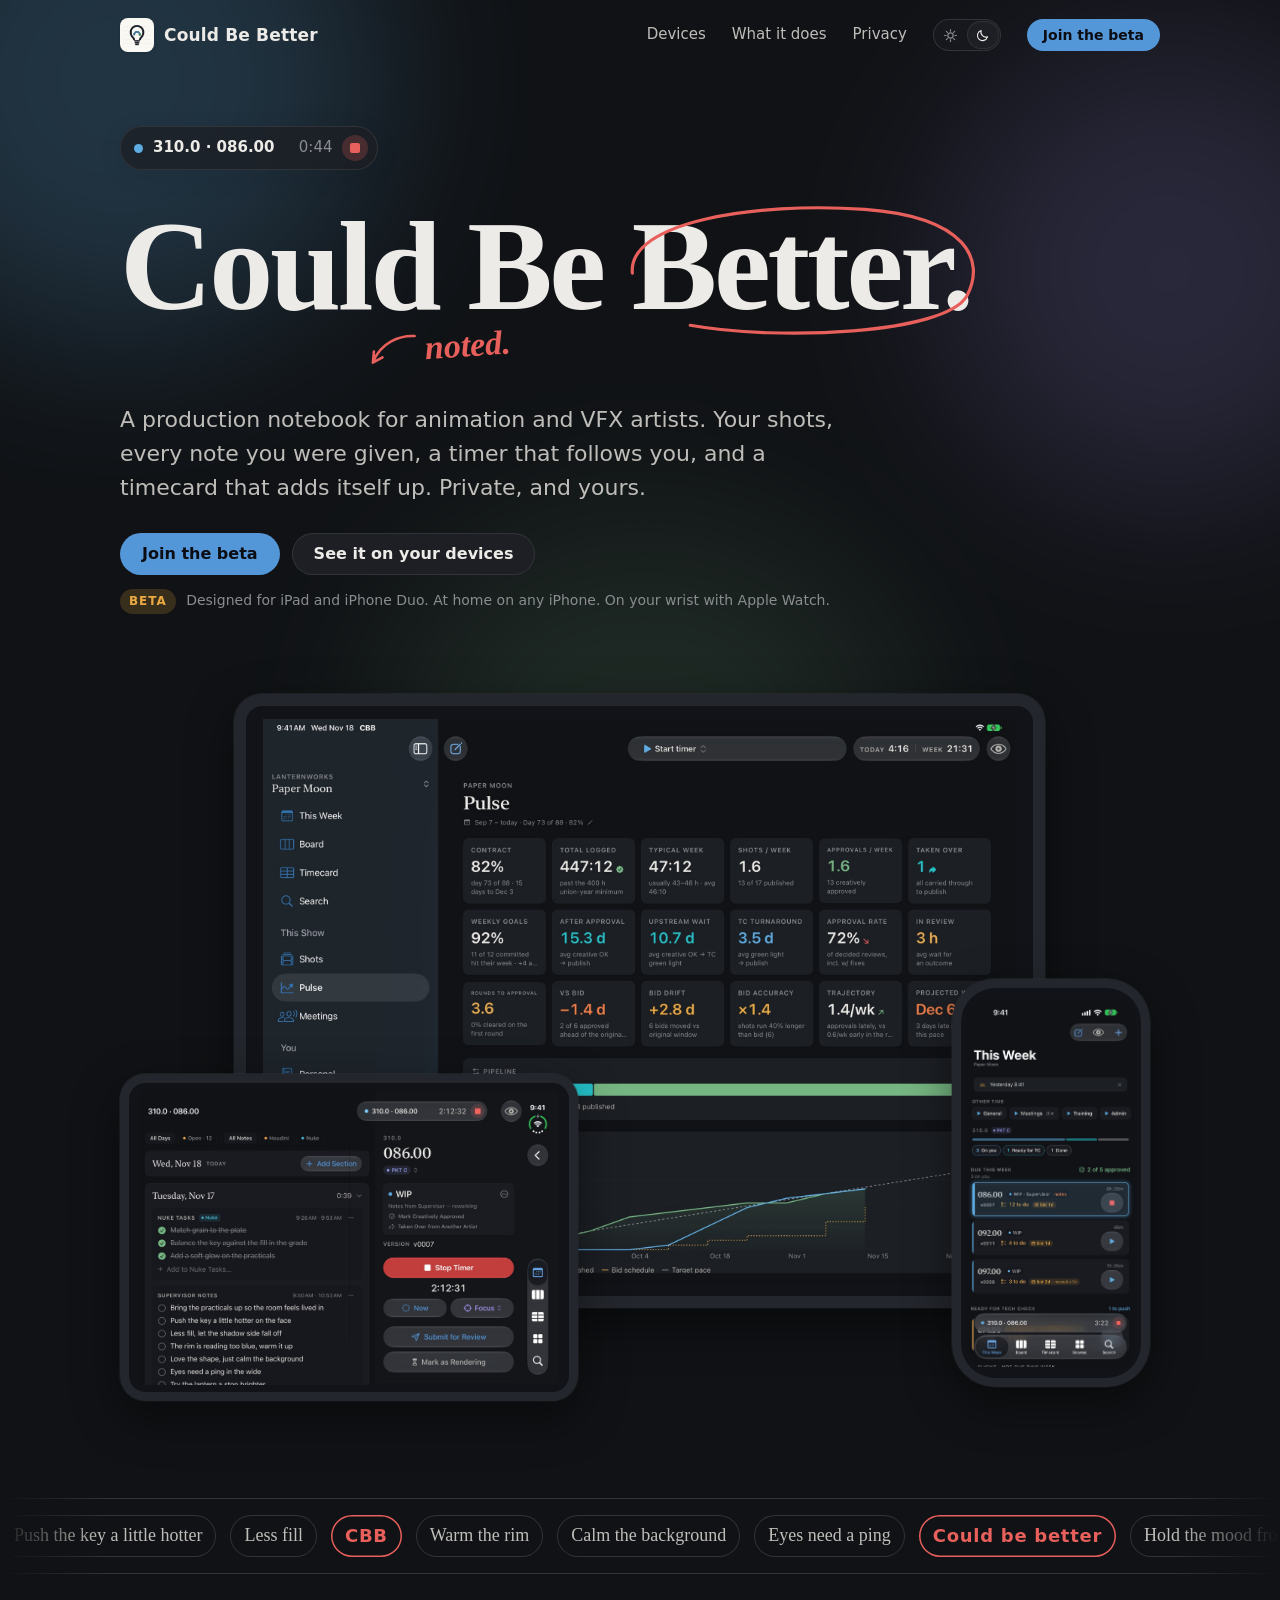
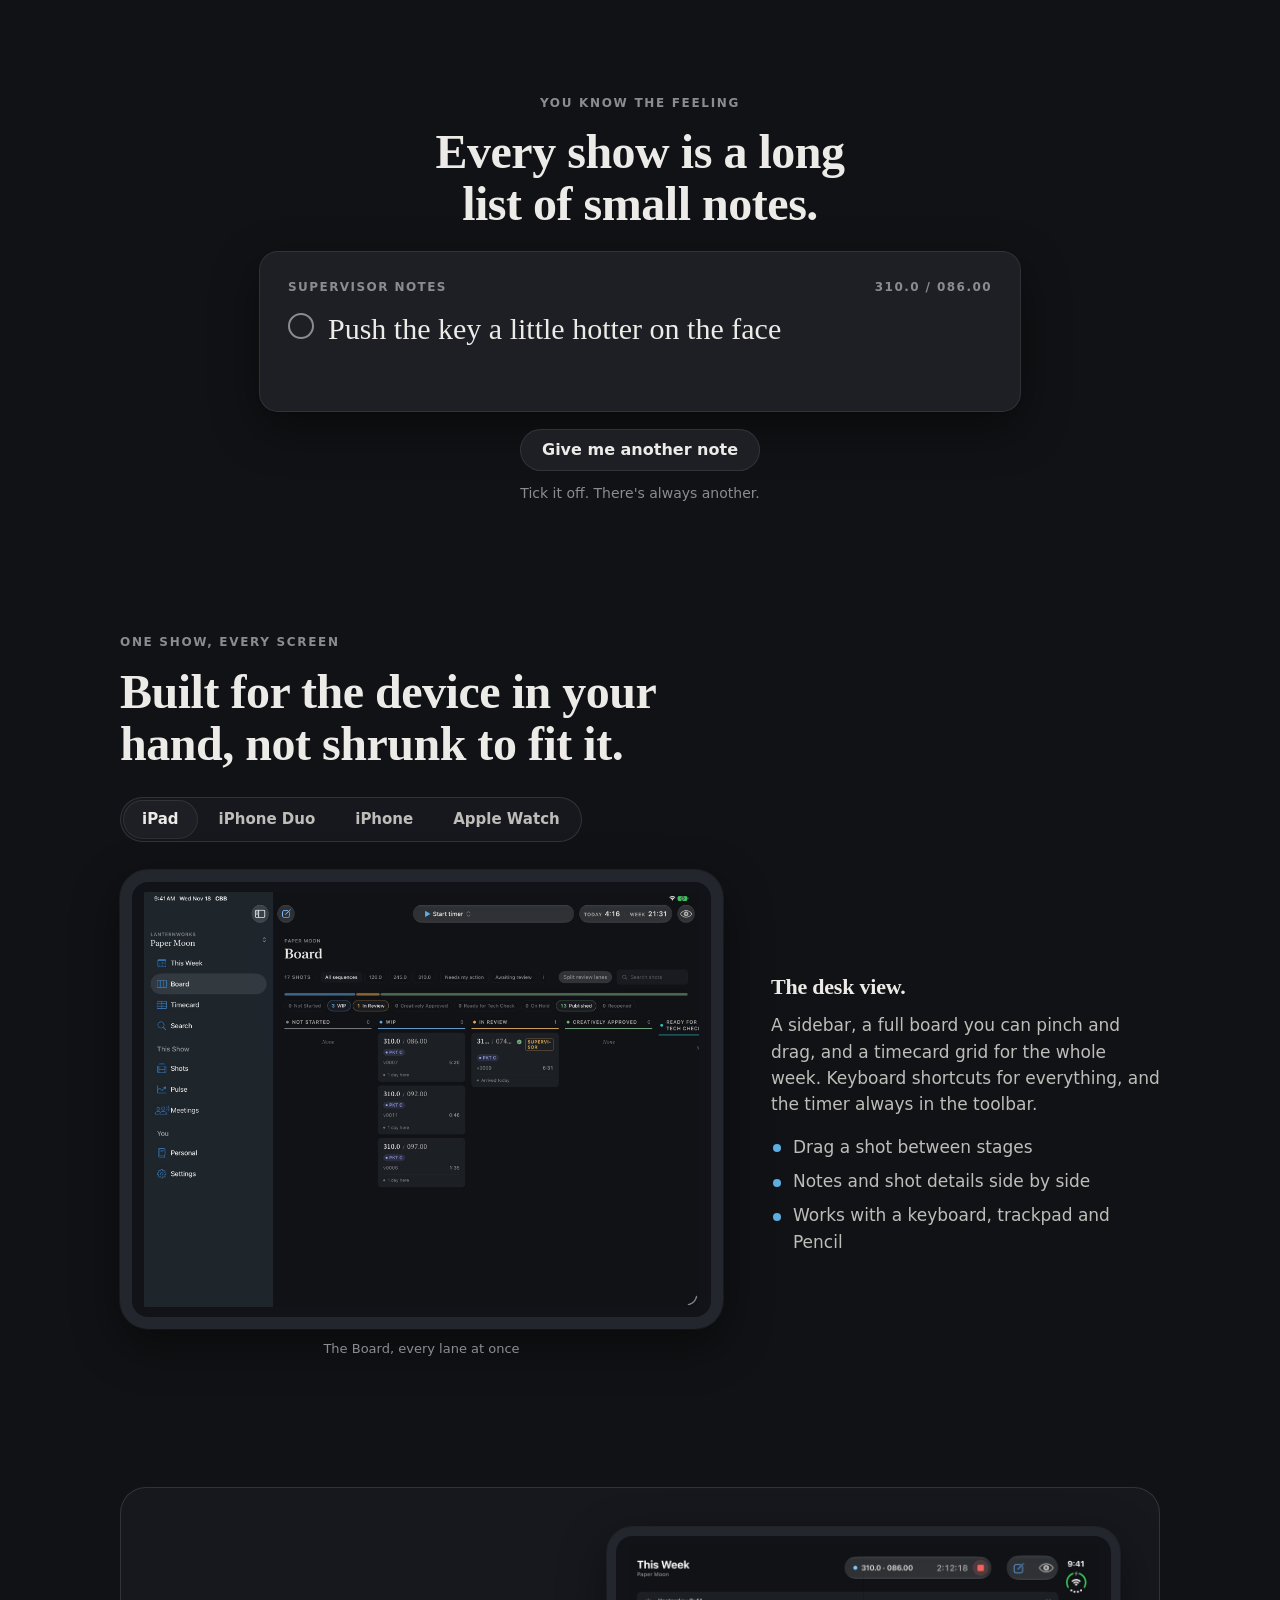
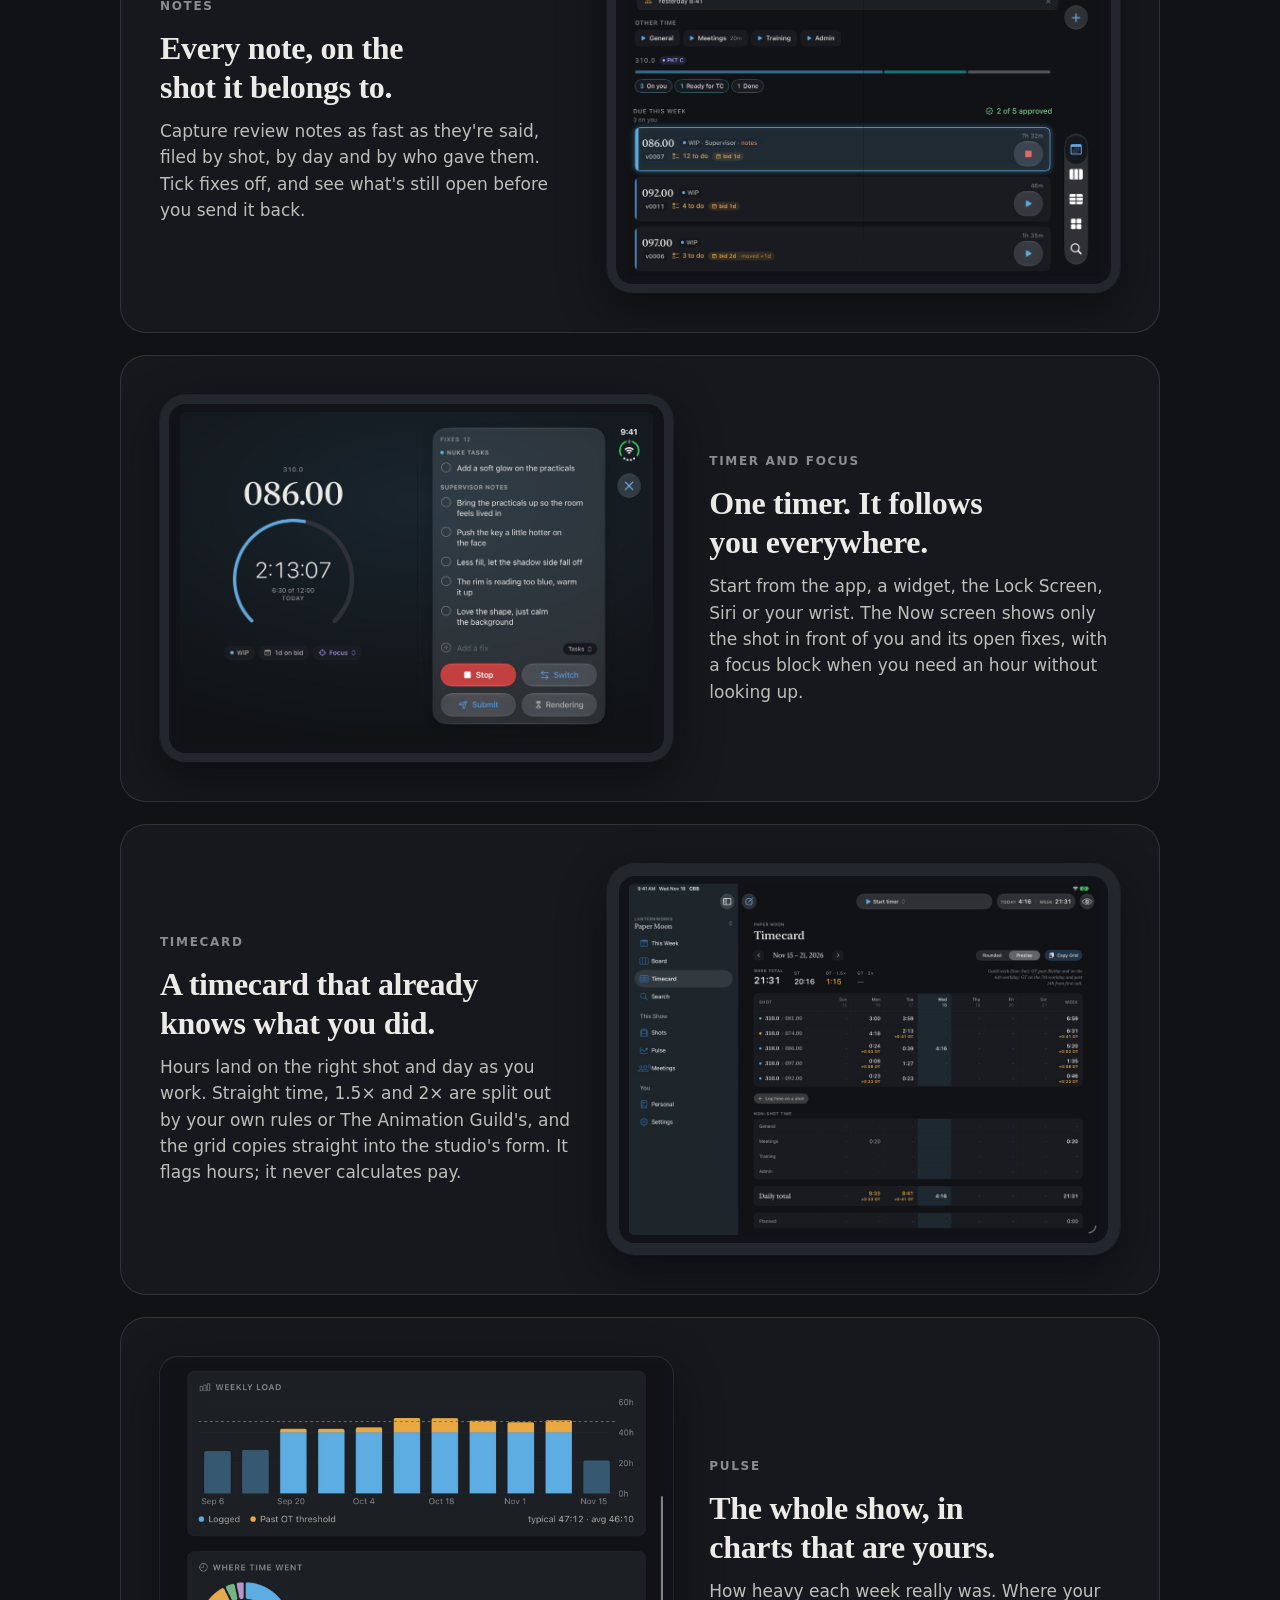
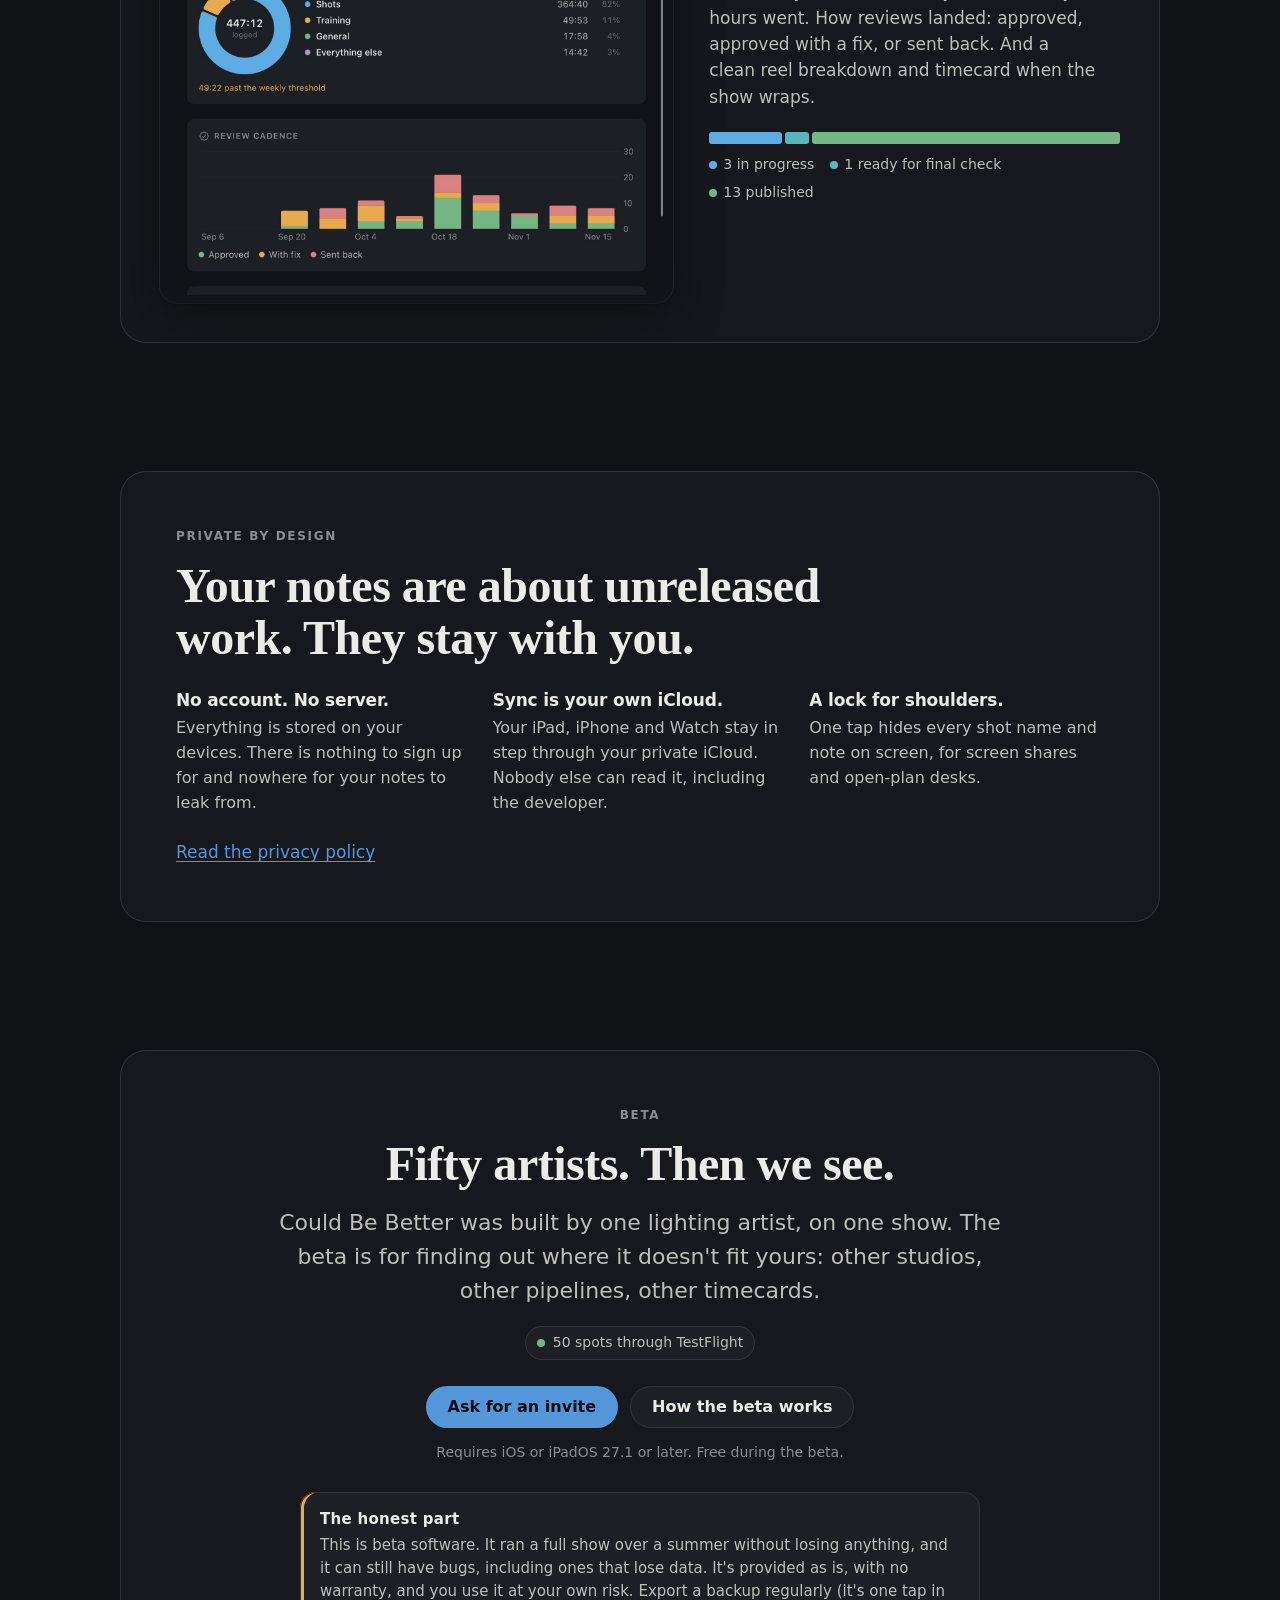
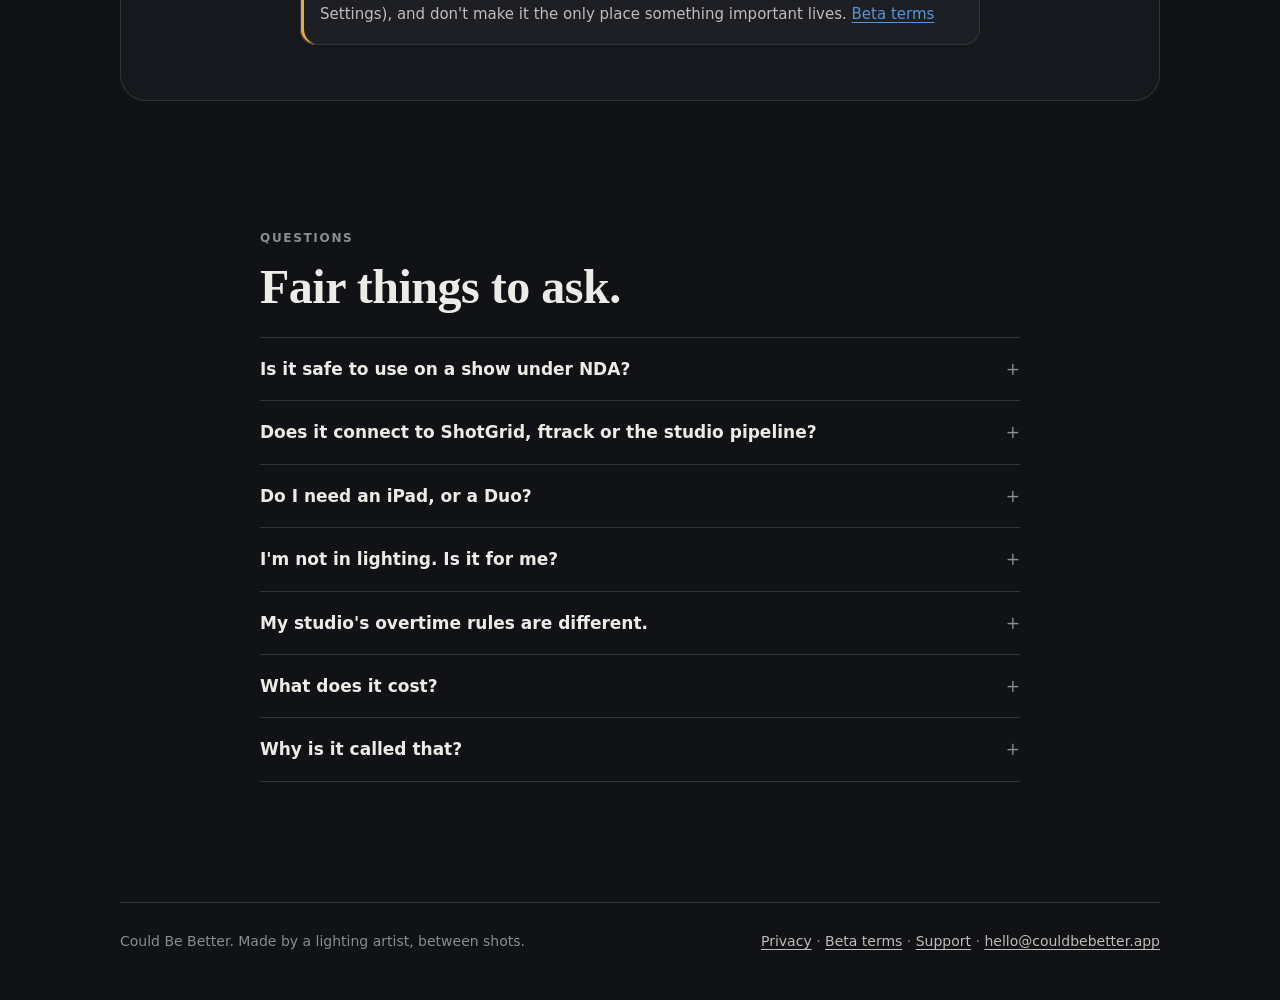
==== commit e9a8fd31: "Dark by default, larger Duo layout, redrawn Watch, Join links go to the beta section" ====
--- a/index.html
+++ b/index.html
@@ -1,5 +1,5 @@
 <!doctype html>
-<html lang="en">
+<html lang="en" data-theme="dark">
 <head>
 <meta charset="utf-8">
 <meta name="viewport" content="width=device-width, initial-scale=1">
@@ -8,12 +8,11 @@
 <meta property="og:title" content="Could Be Better">
 <meta property="og:description" content="A production notebook for animation and VFX artists. Shots, notes, a timer and an honest timecard. Private, on your devices.">
 <meta property="og:image" content="assets/ipad-land-pulse.jpg">
-<meta name="theme-color" content="#faf8f4" media="(prefers-color-scheme: light)">
-<meta name="theme-color" content="#14161a" media="(prefers-color-scheme: dark)">
+<meta name="theme-color" content="#14161a">
 <link rel="icon" href="assets/icon.png">
 <link rel="apple-touch-icon" href="assets/apple-touch-icon.png">
-<script src="theme.js?v=202611181330"></script>
-<link rel="stylesheet" href="styles.css?v=202611181330">
+<script src="theme.js?v=202611181336"></script>
+<link rel="stylesheet" href="styles.css?v=202611181336">
 </head>
 <body>
 <div class="glow" aria-hidden="true"><i></i><i></i><i></i></div>
@@ -29,7 +28,7 @@
         <button type="button" data-theme-set="light" aria-pressed="false" aria-label="Light" title="Light"><svg viewBox="0 0 24 24" aria-hidden="true"><circle cx="12" cy="12" r="4.2"/><path d="M12 2.5v2.6M12 18.9v2.6M2.5 12h2.6M18.9 12h2.6M5.3 5.3l1.8 1.8M16.9 16.9l1.8 1.8M5.3 18.7l1.8-1.8M16.9 7.1l1.8-1.8"/></svg></button>
         <button type="button" data-theme-set="dark" aria-pressed="false" aria-label="Dark" title="Dark"><svg viewBox="0 0 24 24" aria-hidden="true"><path d="M20 14.2A8.2 8.2 0 0 1 9.8 4a8.2 8.2 0 1 0 10.2 10.2z"/></svg></button>
       </div>
-      <button class="button small" type="button" data-open-invite>Join the beta</button>
+      <a class="button small" href="#beta">Join the beta</a>
     </nav>
   </header>
 
@@ -46,15 +45,15 @@
       <p class="scrawl" aria-hidden="true"><svg viewBox="0 0 60 40"><path d="M56 6 C 40 4, 18 10, 8 32 M8 32 l 2 -12 M8 32 l 11 -5" /></svg> noted.</p>
       <p class="lede">A production notebook for animation and VFX artists. Your shots, every note you were given, a timer that follows you, and a timecard that adds itself up. Private, and yours.</p>
       <div class="actions">
-        <button class="button" type="button" data-open-invite>Join the beta</button>
+        <a class="button" href="#beta">Join the beta</a>
         <a class="button quiet" href="#devices">See it on your devices</a>
       </div>
       <p class="fine"><span class="badge">Beta</span> Designed for iPad and iPhone Duo. At home on any iPhone. On your wrist with Apple Watch.</p>
 
       <div class="stage" data-tilt>
-        <div class="frame pad-land layer" data-depth="6"><picture><source data-dark srcset="assets/ipad-land-pulse-dark.jpg" media="(prefers-color-scheme: dark)"><img src="assets/ipad-land-pulse.jpg" alt="Pulse on iPad in landscape: eighteen figures about a show called Paper Moon, a pipeline bar and a burn-up chart of approved and published shots." width="2000" height="1500"></picture></div>
-        <div class="frame duo-open layer" data-depth="14"><picture><source data-dark srcset="assets/duo-open-shot-dark.jpg" media="(prefers-color-scheme: dark)"><img src="assets/duo-open-shot.jpg" alt="A shot open on an unfolded iPhone Duo: its notes on the left, its stage, timer and actions on the right." width="2000" height="1407" loading="lazy"></picture></div>
-        <div class="frame phone layer" data-depth="22"><picture><source data-dark srcset="assets/max-thisweek-dark.jpg" media="(prefers-color-scheme: dark)"><img src="assets/max-thisweek.jpg" alt="This Week on iPhone: three shots due, with notes to do, bids and timers." width="690" height="1500" loading="lazy"></picture></div>
+        <div class="frame pad-land layer" data-depth="6"><picture><source data-dark srcset="assets/ipad-land-pulse-dark.jpg" media="all"><img src="assets/ipad-land-pulse.jpg" alt="Pulse on iPad in landscape: eighteen figures about a show called Paper Moon, a pipeline bar and a burn-up chart of approved and published shots." width="2000" height="1500"></picture></div>
+        <div class="frame duo-open layer" data-depth="14"><picture><source data-dark srcset="assets/duo-open-shot-dark.jpg" media="all"><img src="assets/duo-open-shot.jpg" alt="A shot open on an unfolded iPhone Duo: its notes on the left, its stage, timer and actions on the right." width="2000" height="1407" loading="lazy"></picture></div>
+        <div class="frame phone layer" data-depth="22"><picture><source data-dark srcset="assets/max-thisweek-dark.jpg" media="all"><img src="assets/max-thisweek.jpg" alt="This Week on iPhone: three shots due, with notes to do, bids and timers." width="690" height="1500" loading="lazy"></picture></div>
       </div>
     </section>
   </main>
@@ -97,7 +96,7 @@
 
       <div class="panel-device" role="tabpanel" id="panel-ipad" aria-labelledby="tab-ipad">
         <div class="shots one">
-          <figure><div class="frame pad-land"><picture><source data-dark srcset="assets/ipad-land-board-dark.jpg" media="(prefers-color-scheme: dark)"><img src="assets/ipad-land-board.jpg" alt="The Board on iPad: every shot in the show laid out in lanes by stage, with filters and a search field above." width="2000" height="1500" loading="lazy"></picture></div><figcaption>The Board, every lane at once</figcaption></figure>
+          <figure><div class="frame pad-land"><picture><source data-dark srcset="assets/ipad-land-board-dark.jpg" media="all"><img src="assets/ipad-land-board.jpg" alt="The Board on iPad: every shot in the show laid out in lanes by stage, with filters and a search field above." width="2000" height="1500" loading="lazy"></picture></div><figcaption>The Board, every lane at once</figcaption></figure>
         </div>
         <div class="says">
           <h3>The desk view.</h3>
@@ -106,11 +105,11 @@
         </div>
       </div>
 
-      <div class="panel-device" role="tabpanel" id="panel-duo" aria-labelledby="tab-duo" hidden>
+      <div class="panel-device wide" role="tabpanel" id="panel-duo" aria-labelledby="tab-duo" hidden>
         <div class="shots three">
-          <figure><div class="frame duo-fold"><picture><source data-dark srcset="assets/duo-thisweek-dark.jpg" media="(prefers-color-scheme: dark)"><img src="assets/duo-thisweek.jpg" alt="This Week on a folded iPhone Duo, with the timer in the top bar and the tabs down the side." width="1031" height="1500" loading="lazy"></picture></div><figcaption>Folded</figcaption></figure>
-          <figure class="grow"><div class="frame duo-open"><picture><source data-dark srcset="assets/duo-open-shot-dark.jpg" media="(prefers-color-scheme: dark)"><img src="assets/duo-open-shot.jpg" alt="A shot on an open iPhone Duo: notes on the left half, stage, timer and actions on the right half." width="2000" height="1407" loading="lazy"></picture></div><figcaption>Open: notes on one side, the shot on the other</figcaption></figure>
-          <figure class="grow"><div class="frame duo-open"><picture><source data-dark srcset="assets/duo-open-now-dark.jpg" media="(prefers-color-scheme: dark)"><img src="assets/duo-open-now.jpg" alt="The Now screen on a half-open iPhone Duo: the timer dial on one half and the shot's open fixes on the other." width="2000" height="1407" loading="lazy"></picture></div><figcaption>Propped up: the clock on one half, your fixes on the other</figcaption></figure>
+          <figure><div class="frame duo-fold"><picture><source data-dark srcset="assets/duo-thisweek-dark.jpg" media="all"><img src="assets/duo-thisweek.jpg" alt="This Week on a folded iPhone Duo, with the timer in the top bar and the tabs down the side." width="1031" height="1500" loading="lazy"></picture></div><figcaption>Folded</figcaption></figure>
+          <figure class="grow"><div class="frame duo-open"><picture><source data-dark srcset="assets/duo-open-shot-dark.jpg" media="all"><img src="assets/duo-open-shot.jpg" alt="A shot on an open iPhone Duo: notes on the left half, stage, timer and actions on the right half." width="2000" height="1407" loading="lazy"></picture></div><figcaption>Open: notes on one side, the shot on the other</figcaption></figure>
+          <figure class="grow"><div class="frame duo-open"><picture><source data-dark srcset="assets/duo-open-now-dark.jpg" media="all"><img src="assets/duo-open-now.jpg" alt="The Now screen on a half-open iPhone Duo: the timer dial on one half and the shot's open fixes on the other." width="2000" height="1407" loading="lazy"></picture></div><figcaption>Propped up: the clock on one half, your fixes on the other</figcaption></figure>
         </div>
         <div class="says">
           <h3>Three poses, three layouts.</h3>
@@ -121,9 +120,9 @@
 
       <div class="panel-device" role="tabpanel" id="panel-iphone" aria-labelledby="tab-iphone" hidden>
         <div class="shots three phones">
-          <figure><div class="frame phone"><picture><source data-dark srcset="assets/max-thisweek-dark.jpg" media="(prefers-color-scheme: dark)"><img src="assets/max-thisweek.jpg" alt="This Week on iPhone." width="690" height="1500" loading="lazy"></picture></div><figcaption>This Week</figcaption></figure>
-          <figure><div class="frame phone"><picture><source data-dark srcset="assets/max-shot-dark.jpg" media="(prefers-color-scheme: dark)"><img src="assets/max-shot.jpg" alt="A shot's notes on iPhone, with a timer running." width="690" height="1500" loading="lazy"></picture></div><figcaption>A shot's notebook</figcaption></figure>
-          <figure><div class="frame phone"><picture><source data-dark srcset="assets/max-timecard-dark.jpg" media="(prefers-color-scheme: dark)"><img src="assets/max-timecard.jpg" alt="The week's timecard on iPhone." width="690" height="1500" loading="lazy"></picture></div><figcaption>Timecard</figcaption></figure>
+          <figure><div class="frame phone"><picture><source data-dark srcset="assets/max-thisweek-dark.jpg" media="all"><img src="assets/max-thisweek.jpg" alt="This Week on iPhone." width="690" height="1500" loading="lazy"></picture></div><figcaption>This Week</figcaption></figure>
+          <figure><div class="frame phone"><picture><source data-dark srcset="assets/max-shot-dark.jpg" media="all"><img src="assets/max-shot.jpg" alt="A shot's notes on iPhone, with a timer running." width="690" height="1500" loading="lazy"></picture></div><figcaption>A shot's notebook</figcaption></figure>
+          <figure><div class="frame phone"><picture><source data-dark srcset="assets/max-timecard-dark.jpg" media="all"><img src="assets/max-timecard.jpg" alt="The week's timecard on iPhone." width="690" height="1500" loading="lazy"></picture></div><figcaption>Timecard</figcaption></figure>
         </div>
         <div class="says">
           <h3>All of it, one-handed.</h3>
@@ -135,7 +134,7 @@
       <div class="panel-device" role="tabpanel" id="panel-watch" aria-labelledby="tab-watch" hidden>
         <div class="shots one watch-wrap">
           <div class="watch" role="img" aria-label="An illustration of the Apple Watch app timing a shot, with Stop and Focus buttons.">
-            <div class="crown"></div>
+            <div class="crown"></div><div class="side"></div>
             <div class="face">
               <div class="w-top"><span><i></i> Timing shot</span><span>9:41</span></div>
               <div class="w-code">310.0 · 086.00</div>
@@ -162,7 +161,7 @@
           <h3>Every note, on the shot it belongs to.</h3>
           <p>Capture review notes as fast as they're said, filed by shot, by day and by who gave them. Tick fixes off, and see what's still open before you send it back.</p>
         </div>
-        <div class="frame duo-open"><picture><source data-dark srcset="assets/duo-open-thisweek-dark.jpg" media="(prefers-color-scheme: dark)"><img src="assets/duo-open-thisweek.jpg" alt="This Week on an open iPhone Duo: shots due this week, each with a count of notes to do." width="2000" height="1407" loading="lazy"></picture></div>
+        <div class="frame duo-open"><picture><source data-dark srcset="assets/duo-open-thisweek-dark.jpg" media="all"><img src="assets/duo-open-thisweek.jpg" alt="This Week on an open iPhone Duo: shots due this week, each with a count of notes to do." width="2000" height="1407" loading="lazy"></picture></div>
       </article>
       <article class="card wide flip reveal">
         <div class="copy">
@@ -170,7 +169,7 @@
           <h3>One timer. It follows you everywhere.</h3>
           <p>Start from the app, a widget, the Lock Screen, Siri or your wrist. The Now screen shows only the shot in front of you and its open fixes, with a focus block when you need an hour without looking up.</p>
         </div>
-        <div class="frame duo-open"><picture><source data-dark srcset="assets/duo-open-now-dark.jpg" media="(prefers-color-scheme: dark)"><img src="assets/duo-open-now.jpg" alt="The Now screen: a timer dial beside the shot's open fixes, with Stop, Switch, Submit and Rendering buttons." width="2000" height="1407" loading="lazy"></picture></div>
+        <div class="frame duo-open"><picture><source data-dark srcset="assets/duo-open-now-dark.jpg" media="all"><img src="assets/duo-open-now.jpg" alt="The Now screen: a timer dial beside the shot's open fixes, with Stop, Switch, Submit and Rendering buttons." width="2000" height="1407" loading="lazy"></picture></div>
       </article>
       <article class="card wide reveal">
         <div class="copy">
@@ -178,7 +177,7 @@
           <h3>A timecard that already knows what you did.</h3>
           <p>Hours land on the right shot and day as you work. Straight time, 1.5× and 2× are split out by your own rules or The Animation Guild's, and the grid copies straight into the studio's form. It flags hours; it never calculates pay.</p>
         </div>
-        <div class="frame pad-land"><picture><source data-dark srcset="assets/ipad-land-timecard-dark.jpg" media="(prefers-color-scheme: dark)"><img src="assets/ipad-land-timecard.jpg" alt="The timecard on iPad: a week grid of hours per shot and per day, with straight time, overtime and daily totals." width="2000" height="1500" loading="lazy"></picture></div>
+        <div class="frame pad-land"><picture><source data-dark srcset="assets/ipad-land-timecard-dark.jpg" media="all"><img src="assets/ipad-land-timecard.jpg" alt="The timecard on iPad: a week grid of hours per shot and per day, with straight time, overtime and daily totals." width="2000" height="1500" loading="lazy"></picture></div>
       </article>
       <article class="card wide flip reveal">
         <div class="copy">
@@ -188,7 +187,7 @@
           <div class="pipeline" aria-hidden="true"><i style="--w: 18%; --c: var(--wip)"></i><i style="--w: 6%; --c: var(--teal)"></i><i style="--w: 76%; --c: var(--published)"></i></div>
           <p class="legend"><span style="--c: var(--wip)">3 in progress</span><span style="--c: var(--teal)">1 ready for final check</span><span style="--c: var(--published)">13 published</span></p>
         </div>
-        <div class="sheet"><picture><source data-dark srcset="assets/pulse-charts-dark.jpg" media="(prefers-color-scheme: dark)"><img src="assets/pulse-charts.jpg" alt="Three Pulse charts: weekly load as bars with overtime marked, a ring showing where time went, and review cadence by week split into approved, with fix and sent back." width="1424" height="1520" loading="lazy"></picture></div>
+        <div class="sheet"><picture><source data-dark srcset="assets/pulse-charts-dark.jpg" media="all"><img src="assets/pulse-charts.jpg" alt="Three Pulse charts: weekly load as bars with overtime marked, a ring showing where time went, and review cadence by week split into approved, with fix and sent back." width="1424" height="1520" loading="lazy"></picture></div>
       </article>
     </div>
 
@@ -290,6 +289,6 @@
     </div>
   </footer>
 </div>
-<script src="site.js?v=202611181330"></script>
+<script src="site.js?v=202611181336"></script>
 </body>
 </html>
--- a/styles.css
+++ b/styles.css
@@ -100,6 +100,7 @@
 .top nav { display: flex; gap: clamp(12px, 3vw, 26px); align-items: center; font-size: 15px; }
 .top nav a { color: var(--ink-mid); text-decoration: none; }
 .top nav a:hover { color: var(--ink); }
+.top nav a.button, .top nav a.button:hover { color: var(--accent-ink); }
 .theme-switch { display: inline-flex; padding: 3px; gap: 2px; border-radius: 999px; background: var(--paper-inset); box-shadow: inset 0 0 0 1px var(--rule); }
 .theme-switch button { display: grid; place-items: center; width: 30px; height: 26px; padding: 0; border: 0; border-radius: 999px; background: none; color: var(--ink-mute); cursor: pointer; }
 .theme-switch button:hover { color: var(--ink); }
@@ -236,6 +237,10 @@
 .panel-device { margin-top: 28px; display: grid; gap: clamp(24px, 4vw, 48px); align-items: center; }
 .panel-device[hidden] { display: none; }
 @media (min-width: 900px) { .panel-device { grid-template-columns: 1.55fr 1fr; } }
+/* A panel whose screenshots take the full width, with the words in a row beneath. */
+.panel-device.wide { grid-template-columns: 1fr; gap: clamp(22px, 3vw, 36px); }
+.panel-device.wide .shots { align-items: center; }
+@media (min-width: 900px) { .panel-device.wide .says { display: grid; grid-template-columns: 1.25fr 1fr; column-gap: clamp(28px, 5vw, 64px); align-items: start; } .panel-device.wide .says h3 { grid-column: 1; } .panel-device.wide .says p { grid-column: 1; } .panel-device.wide .says ul { grid-column: 2; grid-row: 1 / span 2; margin-top: 4px; } }
 .panel-device .says p { margin-top: 12px; color: var(--ink-mid); }
 .panel-device ul, .feature ul { margin: 16px 0 0; padding: 0; list-style: none; display: grid; gap: 8px; color: var(--ink-mid); }
 .panel-device li { padding-left: 22px; position: relative; }
@@ -251,9 +256,14 @@
 
 /* The drawn Apple Watch */
 .watch-wrap { flex-direction: column; align-items: center; }
-.watch { position: relative; width: min(230px, 62vw); aspect-ratio: 0.84; background: var(--bezel-fill); border-radius: 26%/22%; padding: 5%; box-shadow: var(--shadow), 0 0 0 1px oklch(0.4 0.01 260 / 0.4); }
-.watch .crown { position: absolute; right: -4.5%; top: 26%; width: 5%; height: 16%; border-radius: 3px; background: #2a2c31; }
-.watch .face { height: 100%; border-radius: 22%/19%; background: #000; color: #f4f1ea; padding: 11% 9% 8%; display: flex; flex-direction: column; font-size: clamp(11px, 3.3vw, 13px); }
+.watch { position: relative; isolation: isolate; width: min(224px, 56vw); aspect-ratio: 0.86; margin: 13% 0; background: linear-gradient(150deg, #4a4c53, #1d1e22 55%, #2b2d32); border-radius: 25% / 21.5%; padding: 3.6%; box-shadow: var(--shadow), inset 0 0 0 1px oklch(1 0 0 / 0.14); }
+/* Band, above and below the case, fading out. */
+.watch::before, .watch::after { content: ""; position: absolute; z-index: -1; left: 13%; right: 13%; height: 34%; background: linear-gradient(90deg, #17181b, #2a2c31 22%, #2a2c31 78%, #17181b); }
+.watch::before { bottom: 93%; border-radius: 16% 16% 0 0 / 30% 30% 0 0; -webkit-mask-image: linear-gradient(to top, #000 30%, transparent); mask-image: linear-gradient(to top, #000 30%, transparent); }
+.watch::after { top: 93%; border-radius: 0 0 16% 16% / 0 0 30% 30%; -webkit-mask-image: linear-gradient(to bottom, #000 30%, transparent); mask-image: linear-gradient(to bottom, #000 30%, transparent); }
+.watch .crown { position: absolute; z-index: -1; right: -5%; top: 22%; width: 7%; height: 17%; border-radius: 28% / 16%; background: linear-gradient(#55585f, #25272b); }
+.watch .side { position: absolute; z-index: -1; right: -2.2%; top: 50%; width: 4%; height: 22%; border-radius: 40% / 10%; background: #2c2e33; }
+.watch .face { height: 100%; border-radius: 23.5% / 20%; background: #000; color: #f4f1ea; padding: 12% 10% 9%; display: flex; flex-direction: column; font-size: clamp(10px, 3vw, 12.5px); }
 .w-top { display: flex; justify-content: space-between; font-size: 0.82em; letter-spacing: 0.06em; text-transform: uppercase; color: #9a9ca3; }
 .w-top i { display: inline-block; width: 6px; height: 6px; border-radius: 50%; background: #55b07a; margin-right: 3px; }
 .w-code { margin-top: 7%; font-family: var(--serif); font-size: 1.25em; }
@@ -365,3 +375,5 @@
 #invite .fine { font-size: 13px; color: var(--ink-mute); }
 
 #invite [hidden] { display: none; }
+
+#beta, #devices, #features, #privacy, #faq { scroll-margin-top: 24px; }
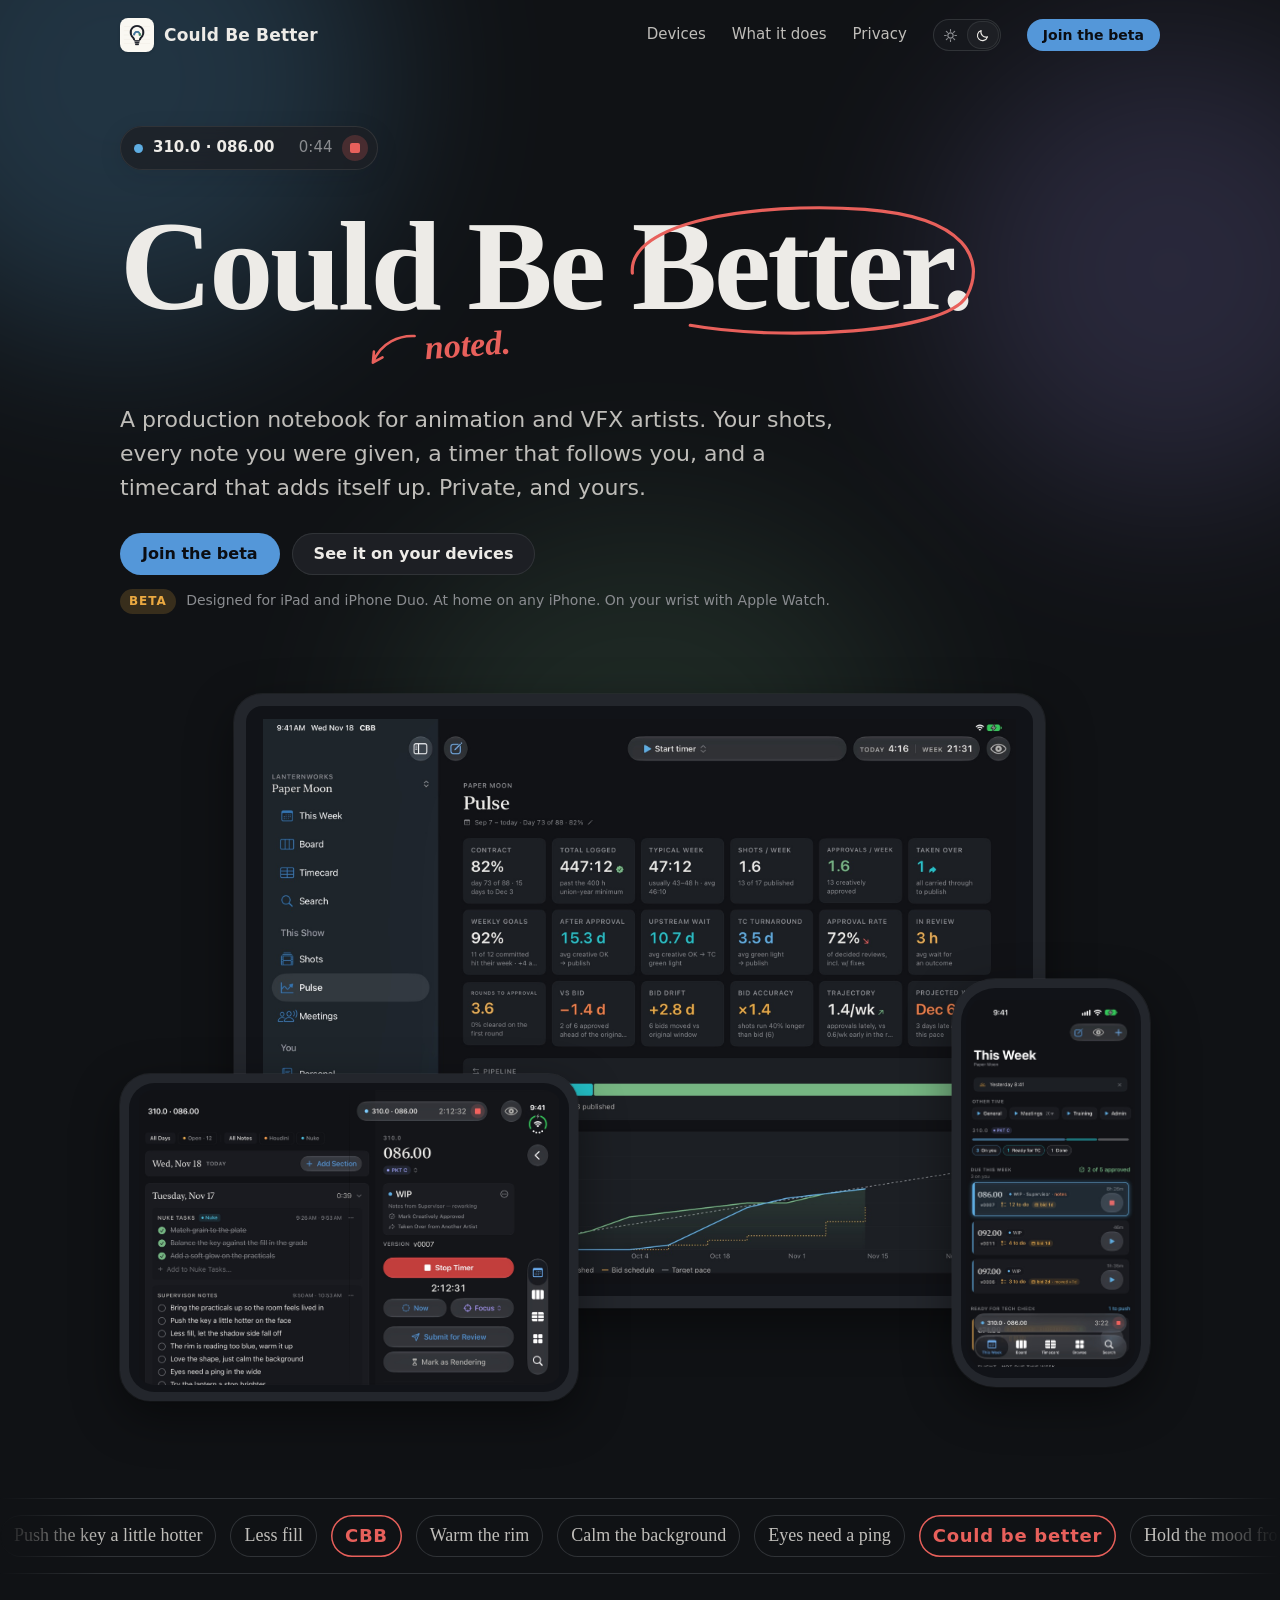
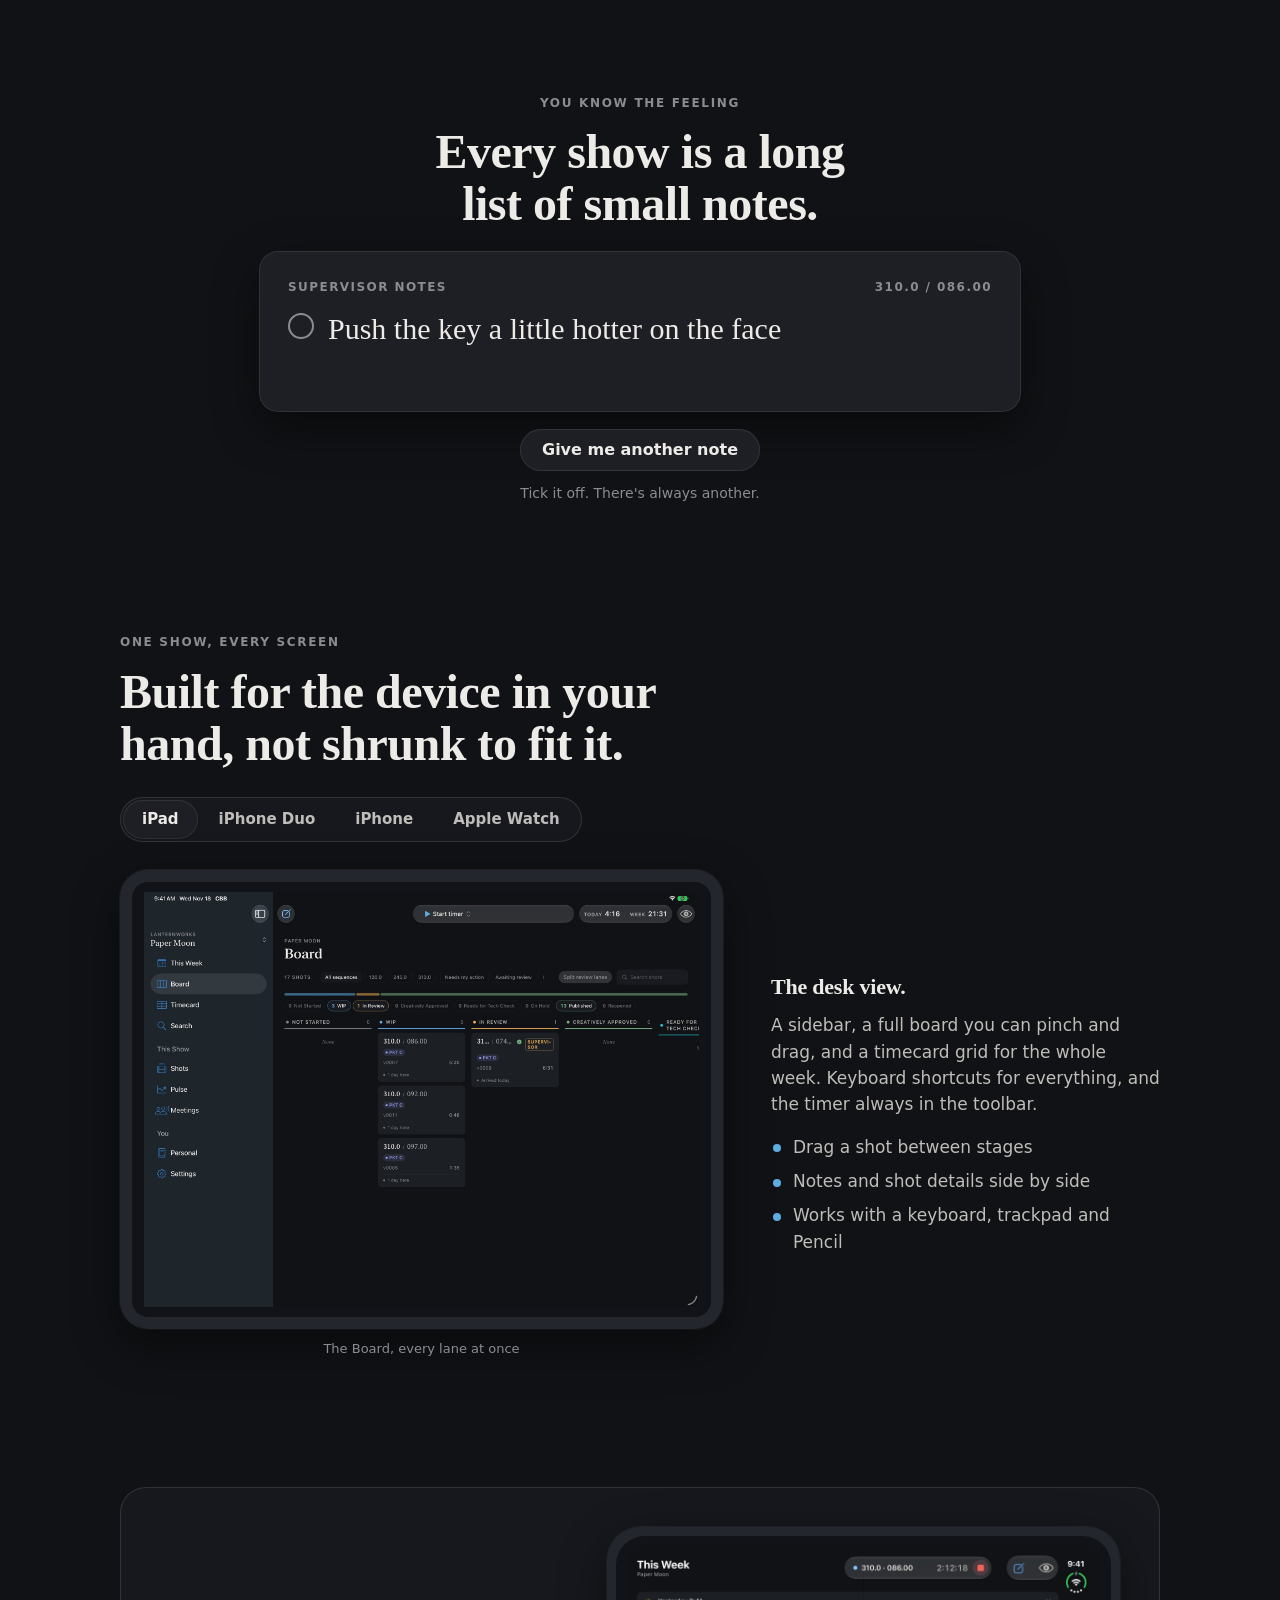
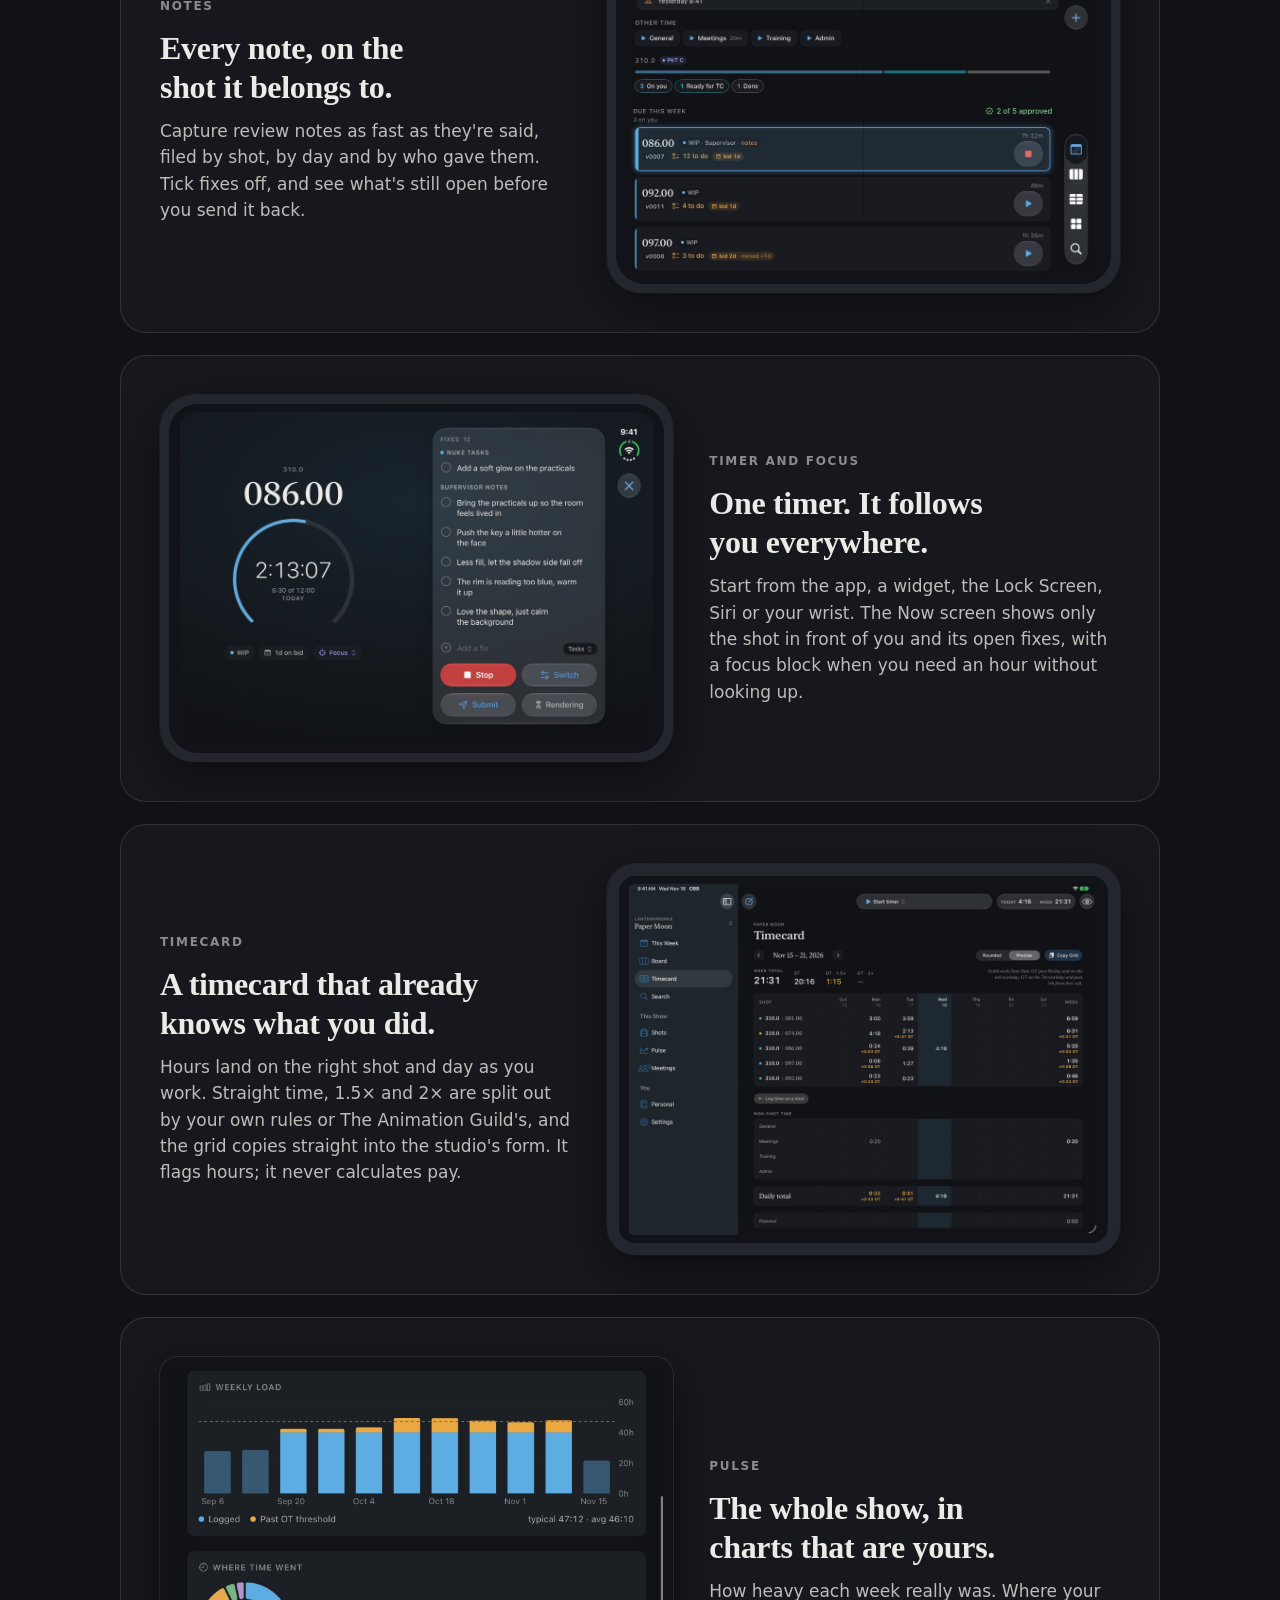
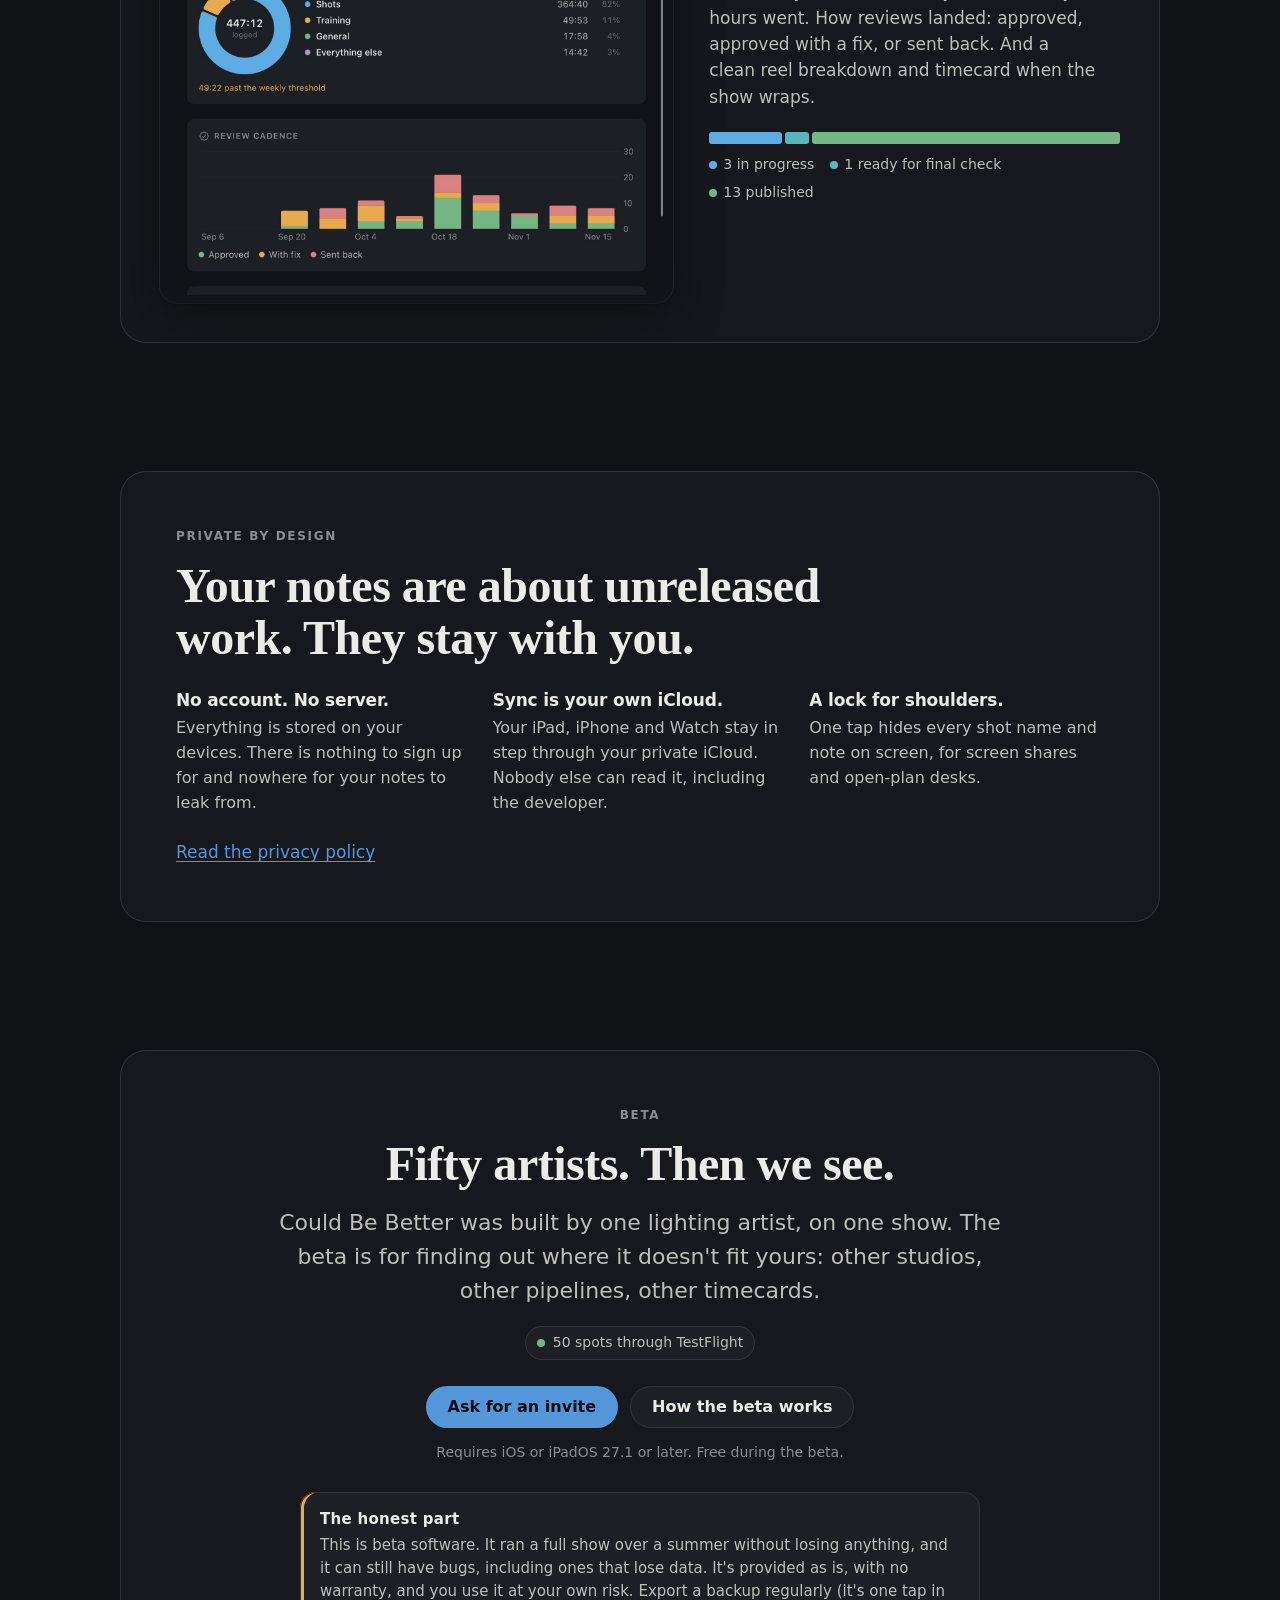
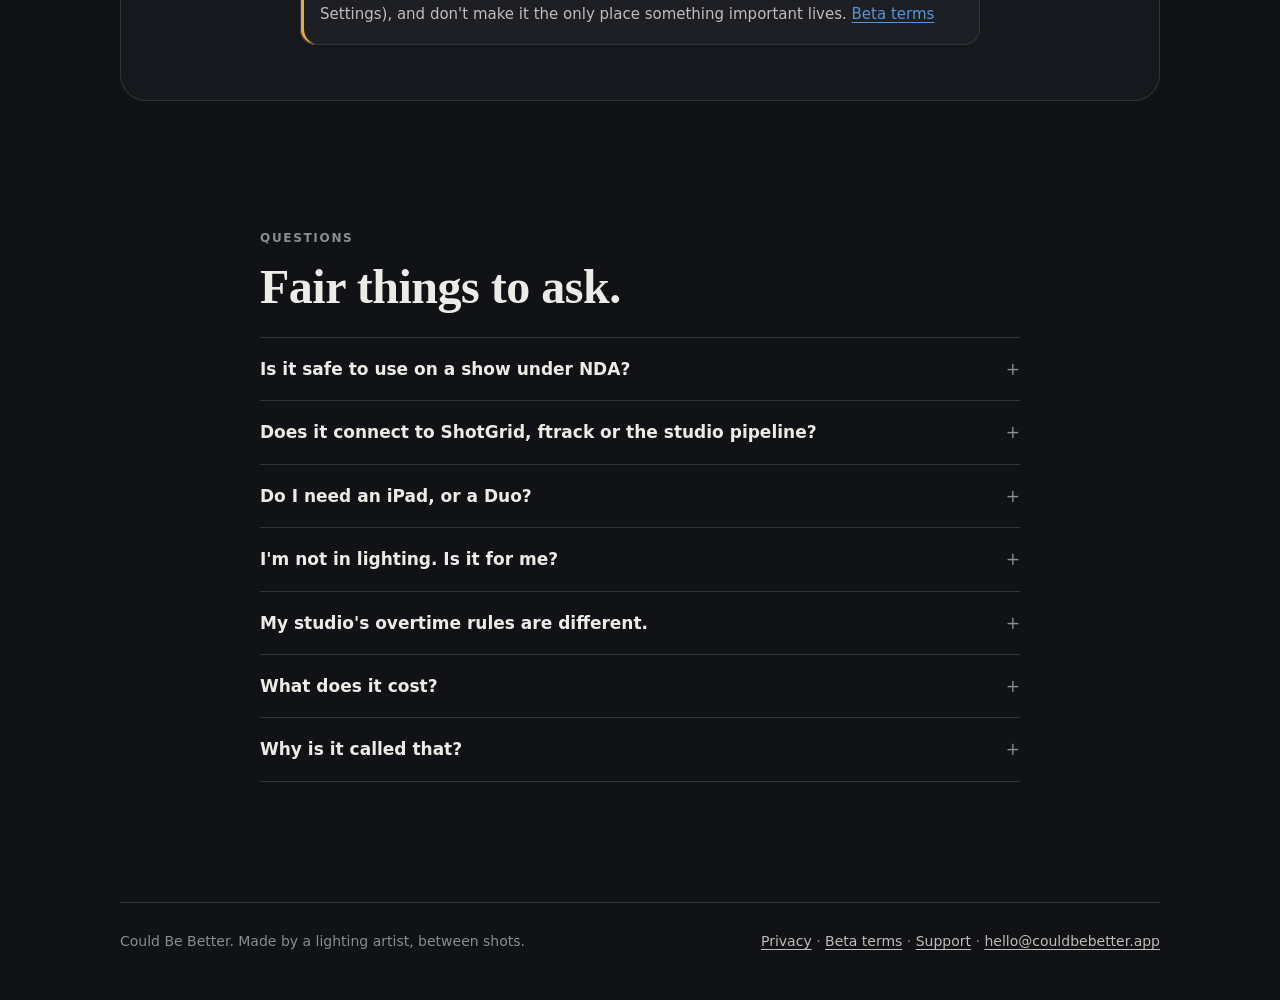
==== commit cac62a6e: "Real Watch screenshot, folded Duo outline, dark default for returning visitors" ====
--- a/index.html
+++ b/index.html
@@ -11,8 +11,8 @@
 <meta name="theme-color" content="#14161a">
 <link rel="icon" href="assets/icon.png">
 <link rel="apple-touch-icon" href="assets/apple-touch-icon.png">
-<script src="theme.js?v=202611181336"></script>
-<link rel="stylesheet" href="styles.css?v=202611181336">
+<script src="theme.js?v=202611181343"></script>
+<link rel="stylesheet" href="styles.css?v=202611181343">
 </head>
 <body>
 <div class="glow" aria-hidden="true"><i></i><i></i><i></i></div>
@@ -133,18 +133,10 @@
 
       <div class="panel-device" role="tabpanel" id="panel-watch" aria-labelledby="tab-watch" hidden>
         <div class="shots one watch-wrap">
-          <div class="watch" role="img" aria-label="An illustration of the Apple Watch app timing a shot, with Stop and Focus buttons.">
-            <div class="crown"></div><div class="side"></div>
-            <div class="face">
-              <div class="w-top"><span><i></i> Timing shot</span><span>9:41</span></div>
-              <div class="w-code">310.0 · 086.00</div>
-              <div class="w-clock" data-clock-long>0:00:00</div>
-              <div class="w-bar"><b></b></div>
-              <div class="w-today">Today 4:16 of 8:00</div>
-              <div class="w-buttons"><span class="w-stop">■ Stop</span><span class="w-focus">◎ Focus</span></div>
-            </div>
-          </div>
-          <p class="illus">Illustration of the Watch app. It runs the same timer as the pill at the top of this page.</p>
+          <figure class="watch-fig">
+            <div class="watch"><div class="crown"></div><div class="side"></div><img src="assets/watch-now.png" alt="The Apple Watch app timing shot 310.0 · 086.00: the running clock, today's hours against the plan, and a Stop button." width="416" height="496" loading="lazy"></div>
+            <figcaption>Timing a shot, with Stop under your finger</figcaption>
+          </figure>
         </div>
         <div class="says">
           <h3>Start and stop from your wrist.</h3>
@@ -289,6 +281,6 @@
     </div>
   </footer>
 </div>
-<script src="site.js?v=202611181336"></script>
+<script src="site.js?v=202611181343"></script>
 </body>
 </html>
--- a/styles.css
+++ b/styles.css
@@ -194,7 +194,14 @@
 .frame.duo-open { --radius: clamp(12px, 2vw, 26px); --bezel: clamp(5px, 0.8vw, 9px); position: relative; }
 .frame.duo-open::after { content: ""; position: absolute; top: var(--bezel); bottom: var(--bezel); left: 50%; width: 1px; background: linear-gradient(oklch(0 0 0 / 0), oklch(0 0 0 / 0.16) 20%, oklch(0 0 0 / 0.16) 80%, oklch(0 0 0 / 0)); }
 .frame.duo-fold img { aspect-ratio: 1031 / 1500; }
-.frame.duo-fold { --inset: clamp(4px, 2.4%, 12px); --radius: clamp(14px, 2.4vw, 30px); --bezel: clamp(5px, 0.8vw, 9px); }
+/* Folded Duo: the hinge is the left edge, so that side is square with a
+   spine and only the right corners are round (screen radii 8pt and 59pt on a
+   466pt-wide display, from the simulator's device profile). */
+.frame.duo-fold { --inset: clamp(4px, 3.2%, 14px); --bezel: clamp(5px, 0.8vw, 9px); position: relative; padding-left: calc(var(--bezel) * 2.1); border-radius: 3.5% 15% 15% 3.5% / 2.4% 10.4% 10.4% 2.4%; }
+.frame.duo-fold img { border-radius: 1.8% 12.8% 12.8% 1.8% / 1.3% 8.8% 8.8% 1.3%; }
+.frame.duo-fold::before { content: ""; position: absolute; left: 0; top: 0; bottom: 0; width: calc(var(--bezel) * 1.5); border-radius: inherit; border-top-right-radius: 0; border-bottom-right-radius: 0; background: linear-gradient(90deg, oklch(1 0 0 / 0.16), oklch(1 0 0 / 0.03) 55%, oklch(0 0 0 / 0.35)); }
+.frame.duo-open img { border-radius: 5.8% / 8.2%; }
+.frame.duo-open { border-radius: 6.6% / 9.3%; }
 .frame.phone img { aspect-ratio: 690 / 1500; }
 .frame.phone { --inset: clamp(4px, 3%, 12px); --radius: clamp(20px, 3.4vw, 44px); --bezel: clamp(5px, 0.8vw, 9px); }
 
@@ -254,27 +261,15 @@
 @media (max-width: 640px) { .shots.three:not(.phones) { flex-wrap: wrap; } .shots.three:not(.phones) figure { flex: 1 1 100%; } .shots.three:not(.phones) figure:first-child { flex: 0 1 46%; } }
 @media (prefers-reduced-motion: no-preference) { .panel-device:not([hidden]) .shots { animation: rise 0.45s ease both; } @keyframes rise { from { opacity: 0; transform: translateY(12px); } } }
 
-/* The drawn Apple Watch */
+/* Apple Watch: a real screenshot in a case drawn to the 46mm proportions
+   (251 x 291pt case, 22pt of glass around a 208 x 248pt screen). */
 .watch-wrap { flex-direction: column; align-items: center; }
-.watch { position: relative; isolation: isolate; width: min(224px, 56vw); aspect-ratio: 0.86; margin: 13% 0; background: linear-gradient(150deg, #4a4c53, #1d1e22 55%, #2b2d32); border-radius: 25% / 21.5%; padding: 3.6%; box-shadow: var(--shadow), inset 0 0 0 1px oklch(1 0 0 / 0.14); }
-/* Band, above and below the case, fading out. */
-.watch::before, .watch::after { content: ""; position: absolute; z-index: -1; left: 13%; right: 13%; height: 34%; background: linear-gradient(90deg, #17181b, #2a2c31 22%, #2a2c31 78%, #17181b); }
-.watch::before { bottom: 93%; border-radius: 16% 16% 0 0 / 30% 30% 0 0; -webkit-mask-image: linear-gradient(to top, #000 30%, transparent); mask-image: linear-gradient(to top, #000 30%, transparent); }
-.watch::after { top: 93%; border-radius: 0 0 16% 16% / 0 0 30% 30%; -webkit-mask-image: linear-gradient(to bottom, #000 30%, transparent); mask-image: linear-gradient(to bottom, #000 30%, transparent); }
-.watch .crown { position: absolute; z-index: -1; right: -5%; top: 22%; width: 7%; height: 17%; border-radius: 28% / 16%; background: linear-gradient(#55585f, #25272b); }
-.watch .side { position: absolute; z-index: -1; right: -2.2%; top: 50%; width: 4%; height: 22%; border-radius: 40% / 10%; background: #2c2e33; }
-.watch .face { height: 100%; border-radius: 23.5% / 20%; background: #000; color: #f4f1ea; padding: 12% 10% 9%; display: flex; flex-direction: column; font-size: clamp(10px, 3vw, 12.5px); }
-.w-top { display: flex; justify-content: space-between; font-size: 0.82em; letter-spacing: 0.06em; text-transform: uppercase; color: #9a9ca3; }
-.w-top i { display: inline-block; width: 6px; height: 6px; border-radius: 50%; background: #55b07a; margin-right: 3px; }
-.w-code { margin-top: 7%; font-family: var(--serif); font-size: 1.25em; }
-.w-clock { font-size: 2.55em; font-weight: 600; letter-spacing: -0.02em; font-variant-numeric: tabular-nums; line-height: 1.1; }
-.w-bar { margin-top: auto; height: 5px; border-radius: 3px; background: #26282d; }
-.w-bar b { display: block; width: 53%; height: 100%; border-radius: 3px; background: #55b07a; }
-.w-today { margin-top: 5px; font-size: 0.82em; color: #9a9ca3; }
-.w-buttons { display: grid; grid-template-columns: 1fr 1fr; gap: 6px; margin-top: 8%; }
-.w-buttons span { text-align: center; padding: 8px 0; border-radius: 999px; font-weight: 600; font-size: 0.92em; }
-.w-stop { background: #b3262b; } .w-focus { background: #4a3f8f; }
-.illus { margin-top: 14px; font-size: 13px; color: var(--ink-mute); text-align: center; max-width: 24em; }
+.watch-fig { margin: 0; display: grid; justify-items: center; }
+.watch { position: relative; isolation: isolate; width: min(250px, 60vw); aspect-ratio: 251 / 291; padding: 8.76%; background: #000; border-radius: 28.9% / 24.9%; box-shadow: var(--shadow), 0 0 0 2px #6b6e76, 0 0 0 3px #2a2c31, inset 0 0 0 2px #18191c; }
+.watch img { width: 100%; height: auto; aspect-ratio: 416 / 496; border-radius: 24% / 20.2%; }
+.watch .crown { position: absolute; z-index: -1; left: 100%; top: 21%; width: 4.4%; height: 15%; margin-left: 1px; border-radius: 0 40% 40% 0 / 0 14% 14% 0; background: linear-gradient(#8a8d95, #4a4d54 50%, #6b6e76); }
+.watch .side { position: absolute; z-index: -1; left: 100%; top: 51%; width: 1.8%; height: 21%; margin-left: 1px; border-radius: 0 60% 60% 0 / 0 8% 8% 0; background: #5a5d64; }
+.watch-fig figcaption { margin-top: 18px; }
 
 /* Feature cards */
 .features { margin-top: clamp(72px, 10vw, 130px); display: grid; gap: clamp(14px, 2vw, 22px); grid-template-columns: 1fr; }
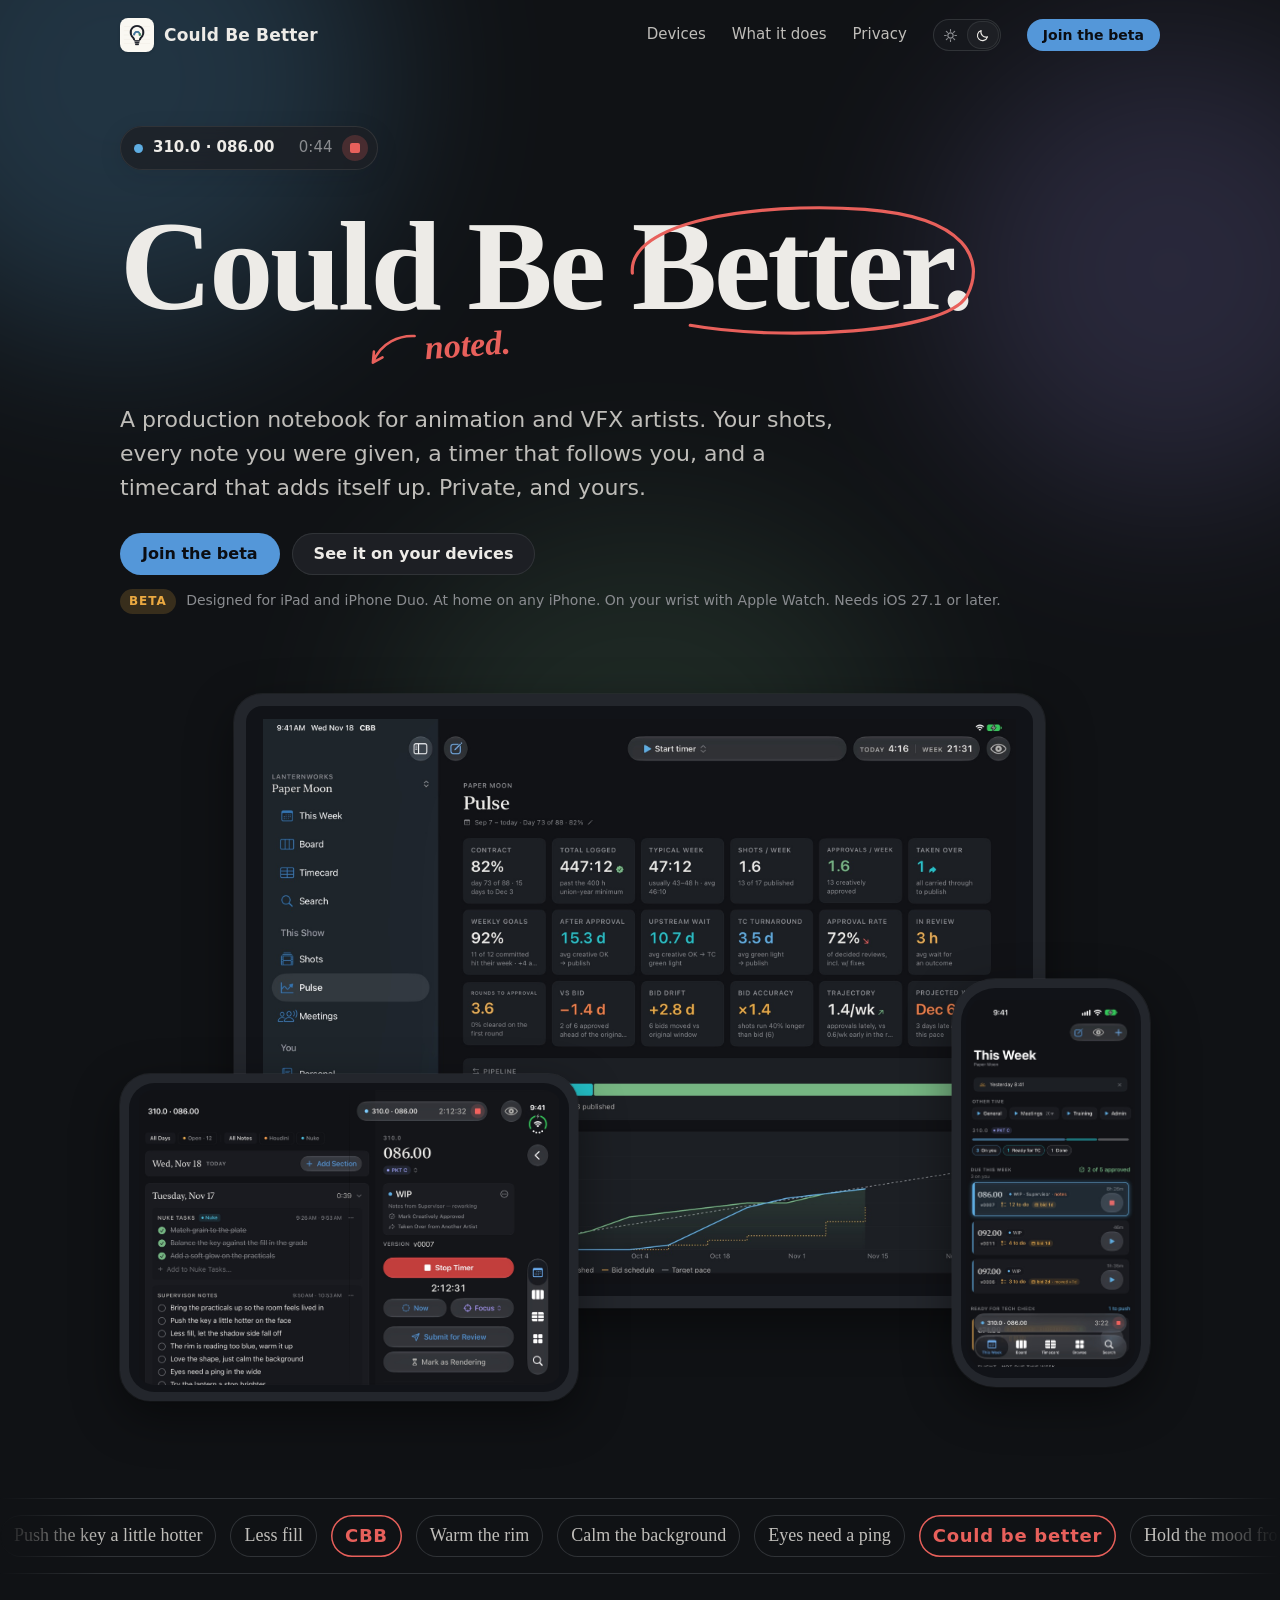
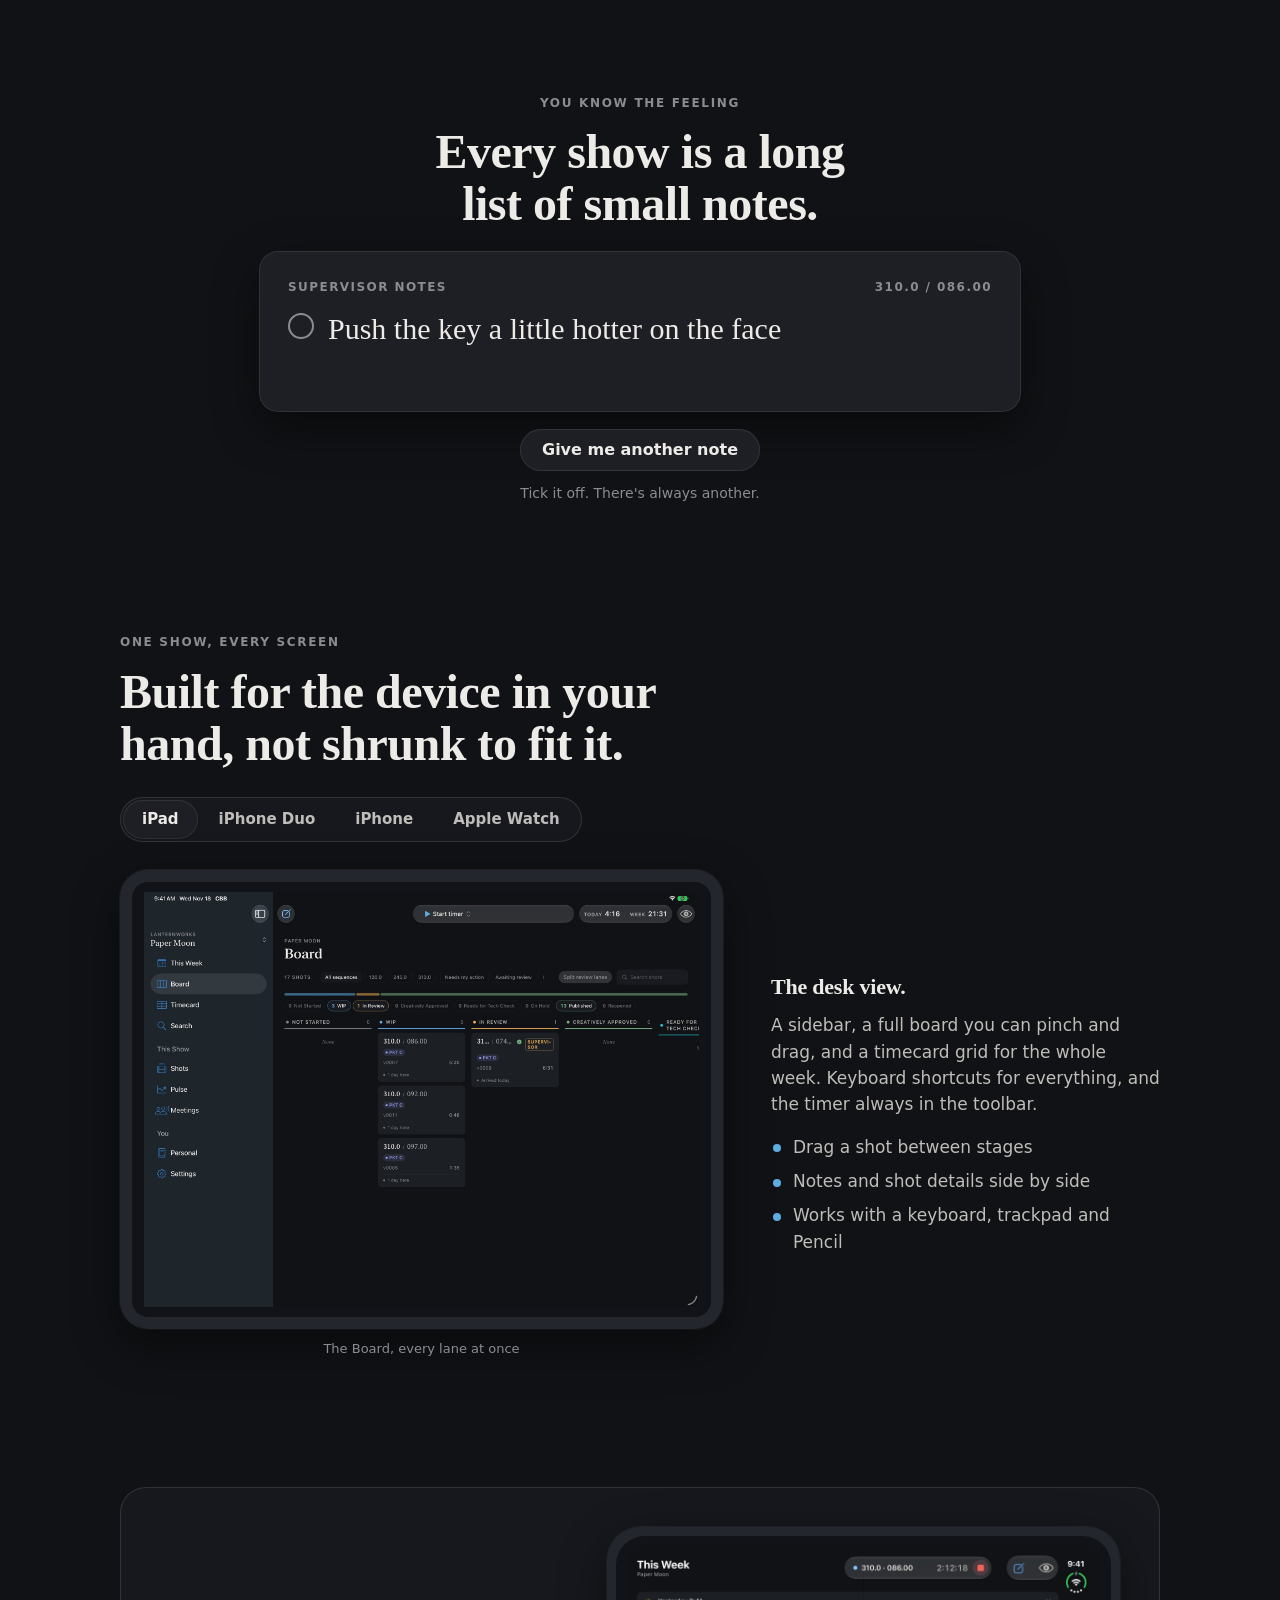
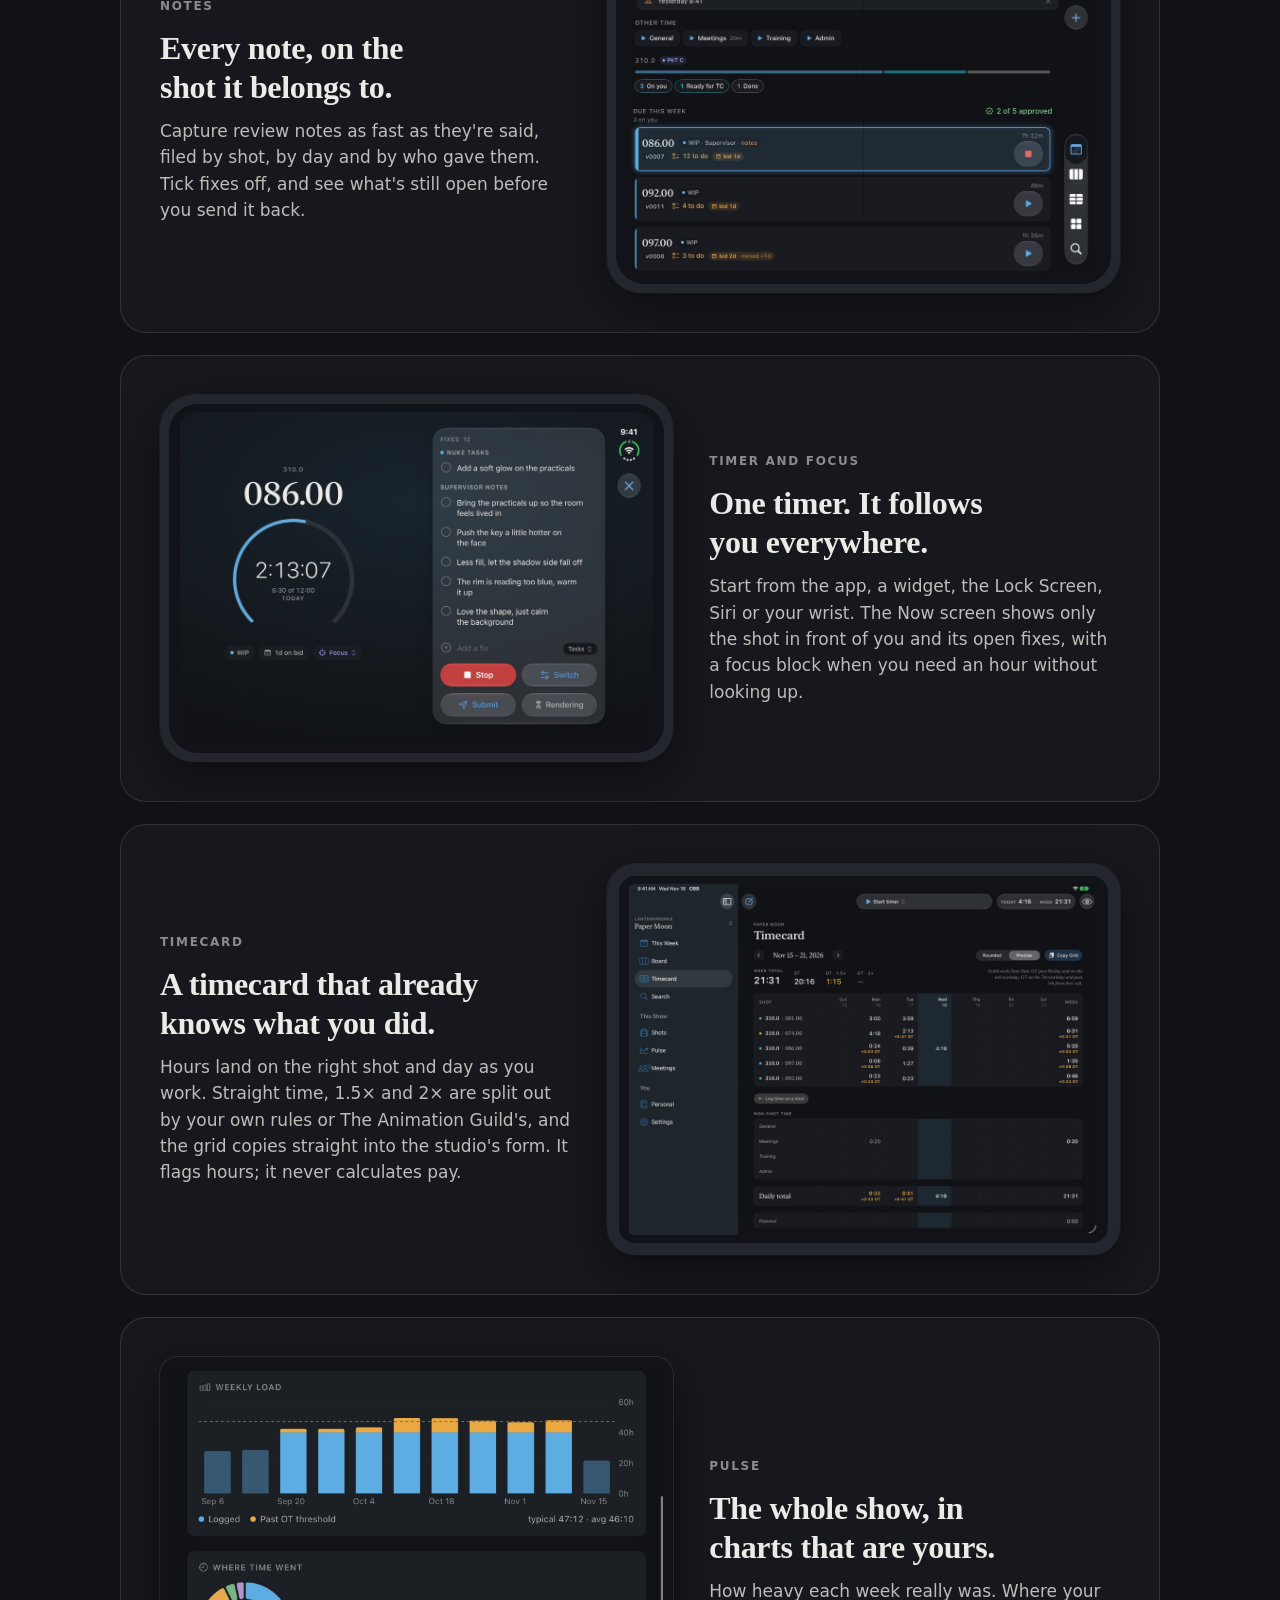
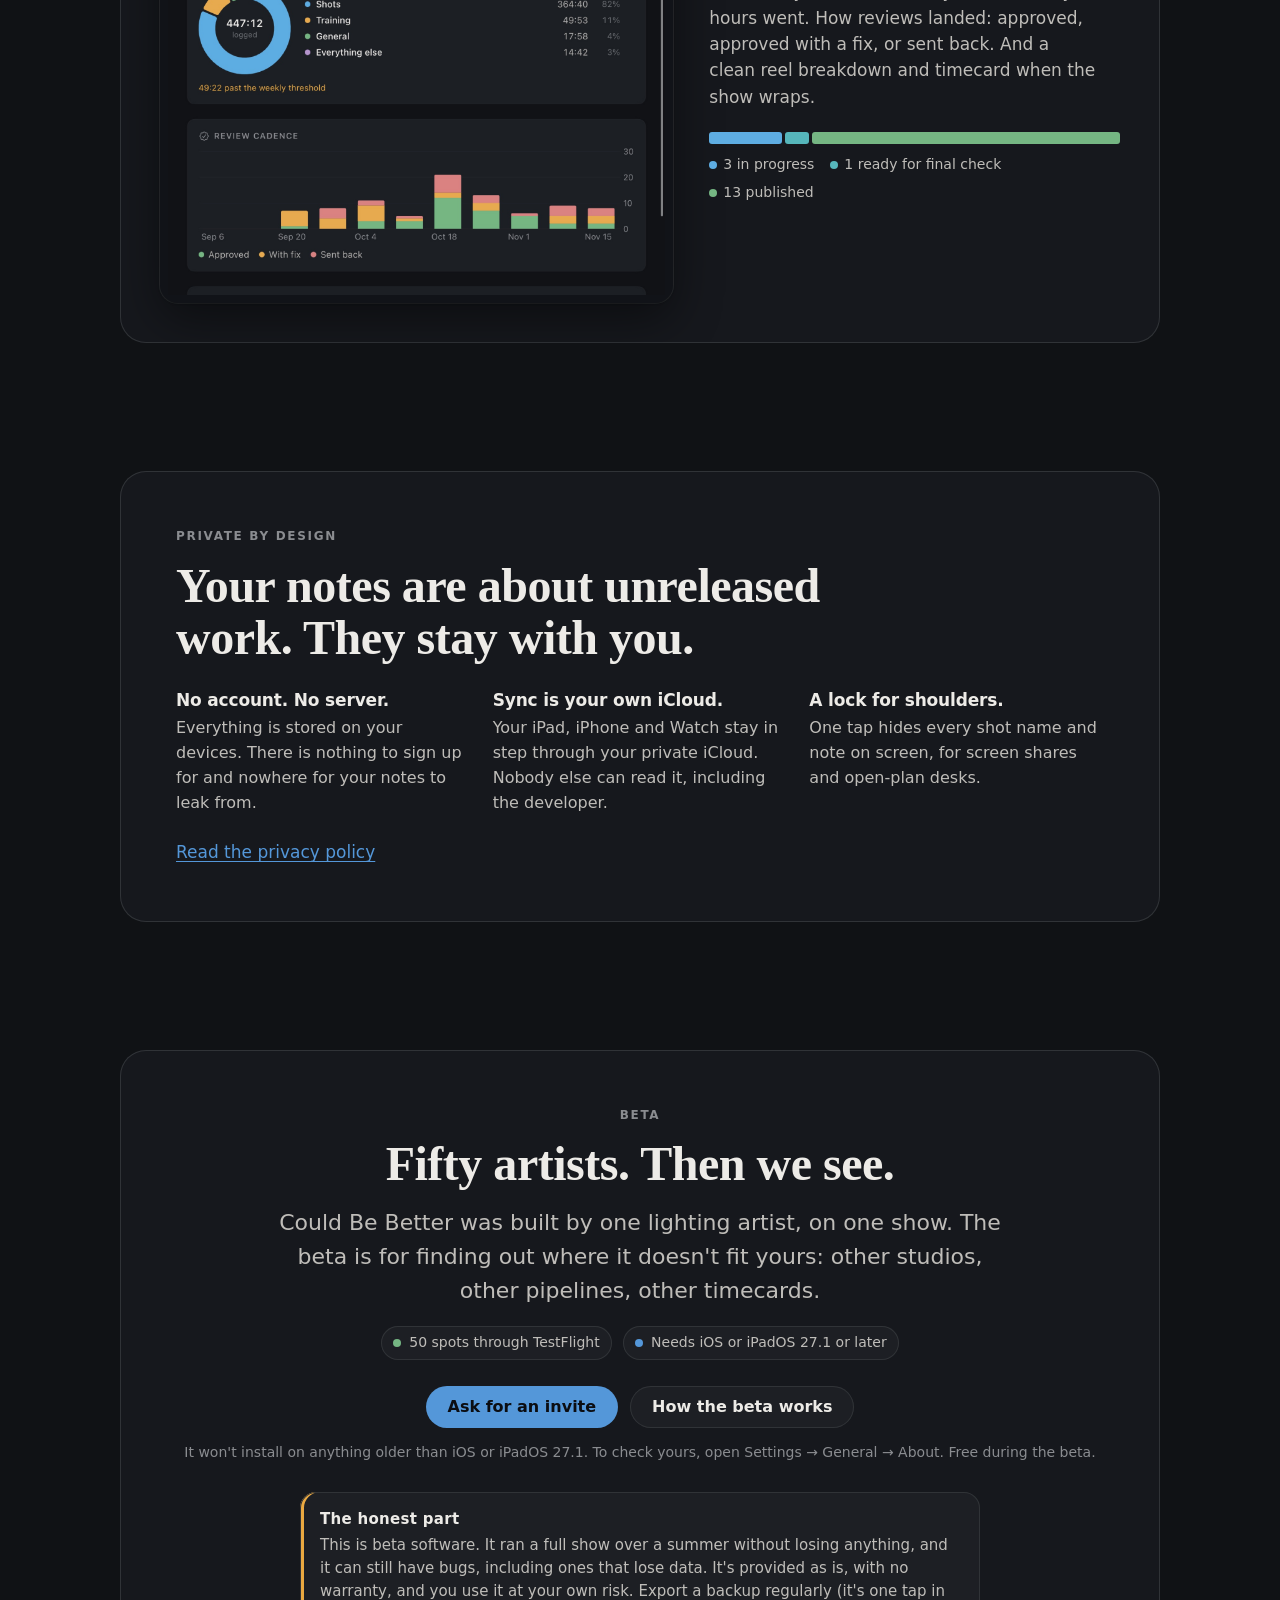
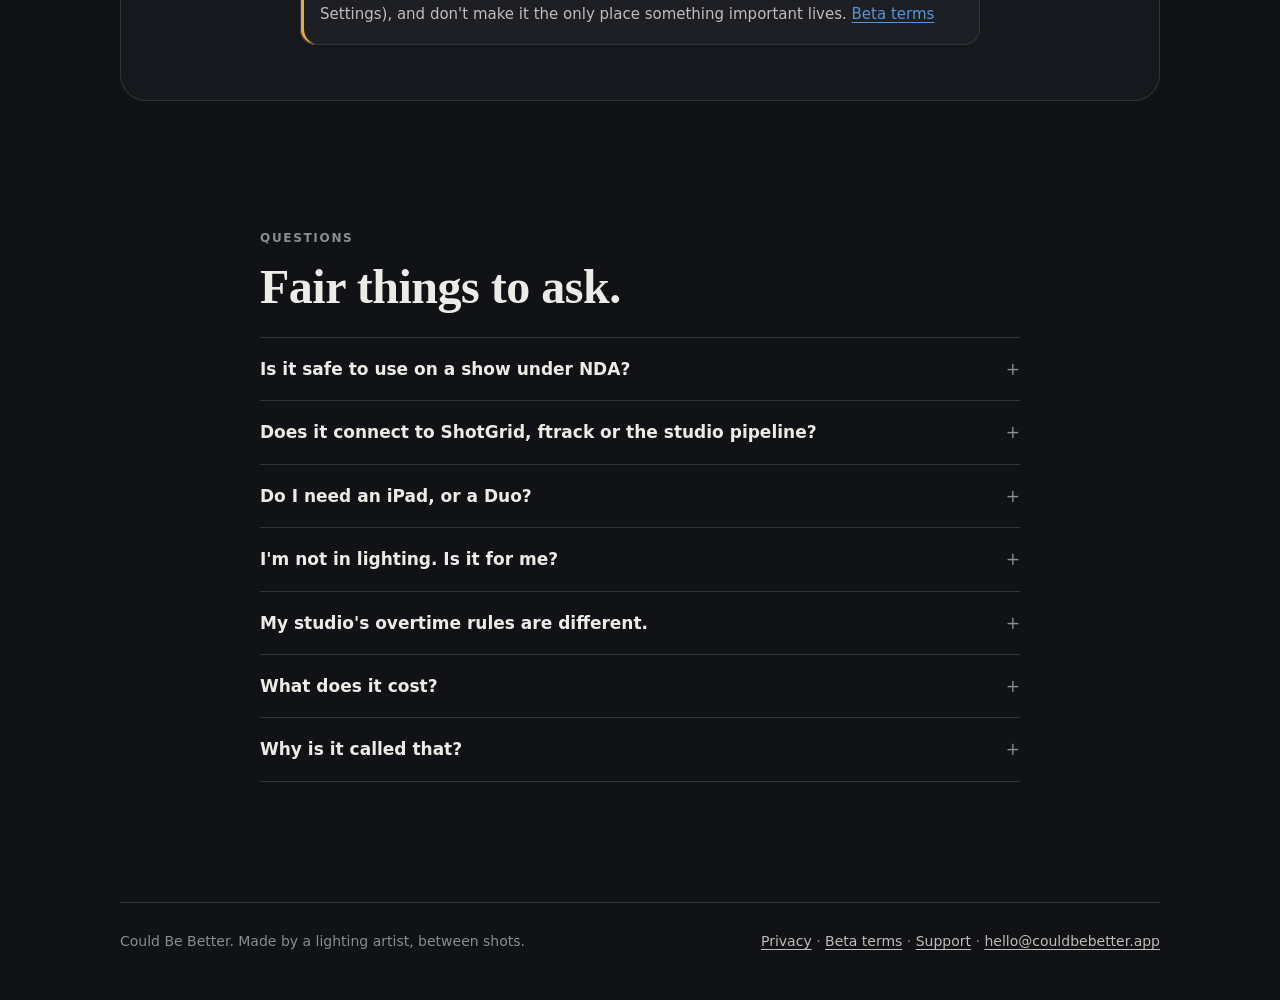
==== commit 4e2c28d0: "Make the iOS 27.1 requirement hard to miss Co-Authored-By: Claude Fable 5.2 <noreply@anthropic.com>" ====
--- a/index.html
+++ b/index.html
@@ -7,12 +7,18 @@
 <meta name="description" content="Could Be Better (CBB) keeps your shots, review notes, timer and timecard in one private notebook, designed for iPad, iPhone Duo, iPhone and Apple Watch. Now in beta.">
 <meta property="og:title" content="Could Be Better">
 <meta property="og:description" content="A production notebook for animation and VFX artists. Shots, notes, a timer and an honest timecard. Private, on your devices.">
-<meta property="og:image" content="assets/ipad-land-pulse.jpg">
+<meta property="og:type" content="website">
+<meta property="og:url" content="https://couldbebetter.app/">
+<meta property="og:image" content="https://couldbebetter.app/assets/share.jpg">
+<meta property="og:image:width" content="1200">
+<meta property="og:image:height" content="630">
+<meta property="og:image:alt" content="Could Be Better on iPad: the Pulse screen for a show, in dark mode.">
+<meta name="twitter:card" content="summary_large_image">
 <meta name="theme-color" content="#14161a">
 <link rel="icon" href="assets/icon.png">
 <link rel="apple-touch-icon" href="assets/apple-touch-icon.png">
-<script src="theme.js?v=202611181343"></script>
-<link rel="stylesheet" href="styles.css?v=202611181343">
+<script src="theme.js?v=202611211000"></script>
+<link rel="stylesheet" href="styles.css?v=202611211000">
 </head>
 <body>
 <div class="glow" aria-hidden="true"><i></i><i></i><i></i></div>
@@ -48,7 +54,7 @@
         <a class="button" href="#beta">Join the beta</a>
         <a class="button quiet" href="#devices">See it on your devices</a>
       </div>
-      <p class="fine"><span class="badge">Beta</span> Designed for iPad and iPhone Duo. At home on any iPhone. On your wrist with Apple Watch.</p>
+      <p class="fine"><span class="badge">Beta</span> Designed for iPad and iPhone Duo. At home on any iPhone. On your wrist with Apple Watch. Needs iOS 27.1 or later.</p>
 
       <div class="stage" data-tilt>
         <div class="frame pad-land layer" data-depth="6"><picture><source data-dark srcset="assets/ipad-land-pulse-dark.jpg" media="all"><img src="assets/ipad-land-pulse.jpg" alt="Pulse on iPad in landscape: eighteen figures about a show called Paper Moon, a pipeline bar and a burn-up chart of approved and published shots." width="2000" height="1500"></picture></div>
@@ -199,11 +205,12 @@
       <h2>Fifty artists. Then we see.</h2>
       <p class="lede">Could Be Better was built by one lighting artist, on one show. The beta is for finding out where it doesn't fit yours: other studios, other pipelines, other timecards.</p>
       <div class="spots"><i></i> 50 spots through TestFlight</div>
+      <div class="spots needs"><i></i> Needs iOS or iPadOS 27.1 or later</div>
       <div class="actions">
         <button class="button" type="button" data-open-invite>Ask for an invite</button>
         <a class="button quiet" href="support.html">How the beta works</a>
       </div>
-      <p class="fine">Requires iOS or iPadOS 27.1 or later. Free during the beta.</p>
+      <p class="fine">It won't install on anything older than iOS or iPadOS 27.1. To check yours, open Settings → General → About. Free during the beta.</p>
       <div class="honest">
         <h3>The honest part</h3>
         <p>This is beta software. It ran a full show over a summer without losing anything, and it can still have bugs, including ones that lose data. It's provided as is, with no warranty, and you use it at your own risk. Export a backup regularly (it's one tap in Settings), and don't make it the only place something important lives. <a href="terms.html">Beta terms</a></p>
@@ -243,19 +250,32 @@
           <label class="tick"><input type="checkbox" name="devices" value="iPhone Duo"> iPhone Duo</label>
           <label class="tick"><input type="checkbox" name="devices" value="Apple Watch"> Apple Watch</label>
         </fieldset>
+        <label class="tick consent"><input type="checkbox" name="os" required> <span>My iPhone or iPad runs iOS or iPadOS 27.1 or later. <small>Check in Settings → General → About. The app can't install on older versions.</small></span></label>
         <label>Anything else? <small>optional</small><textarea name="note" rows="2" maxlength="600"></textarea></label>
         <label class="tick consent"><input type="checkbox" name="consent" required> <span>I understand this is beta software, provided as is, and that it may have bugs, including data loss. I've read the <a href="terms.html" target="_blank" rel="noopener">beta terms</a> and <a href="privacy.html" target="_blank" rel="noopener">privacy policy</a>.</span></label>
         <p class="form-error" id="invite-error" role="alert" hidden></p>
+        <p class="how" id="invite-how">Next you choose how to send it: Gmail, your Mail app, or copy and paste. Your answers are written into the email for you.</p>
         <div class="dialog-actions">
           <button class="button quiet" type="button" data-close-invite>Cancel</button>
-          <button class="button" type="submit">Send request</button>
+          <button class="button" type="submit" id="invite-submit">Continue</button>
         </div>
         <p class="fine">Your details are used only to run the beta, and deleted when it ends or when you ask.</p>
       </form>
       <div id="invite-done" hidden>
-        <h2>Request sent.</h2>
+        <h2 id="invite-done-title">Request sent.</h2>
         <p id="invite-done-text">Thank you. If there's a spot, a TestFlight invite will arrive at the email you gave.</p>
-        <div class="dialog-actions"><button class="button" type="button" data-close-invite>Done</button></div>
+        <div id="invite-fallback" hidden>
+          <div class="send-ways">
+            <a class="button" id="invite-gmail" target="_blank" rel="noopener">Send with Gmail</a>
+            <a class="button" id="invite-reopen">Send with Mail app</a>
+            <button class="button quiet" type="button" id="invite-copy-button">Copy the text</button>
+          </div>
+          <p class="fine" id="invite-hint">Copying? Paste it into a new email to <a id="invite-fallback-mail" href="mailto:hello@couldbebetter.app">hello@couldbebetter.app</a>. This is what will be sent:</p>
+          <textarea id="invite-copy" readonly rows="8" aria-label="Your request, ready to copy"></textarea>
+        </div>
+        <div class="dialog-actions">
+          <button class="button quiet" type="button" data-close-invite>Done</button>
+        </div>
       </div>
     </dialog>
 
@@ -281,6 +301,6 @@
     </div>
   </footer>
 </div>
-<script src="site.js?v=202611181343"></script>
+<script src="site.js?v=202611211000"></script>
 </body>
 </html>
--- a/styles.css
+++ b/styles.css
@@ -300,6 +300,8 @@
 .beta .fine { margin-top: 14px; font-size: 14px; color: var(--ink-mute); }
 .spots { display: inline-flex; gap: 8px; align-items: center; margin-top: 18px; padding: 6px 12px; border-radius: 999px; background: var(--paper-raised); box-shadow: inset 0 0 0 1px var(--rule); font-size: 14px; color: var(--ink-mid); }
 .spots i { width: 8px; height: 8px; border-radius: 50%; background: var(--published); }
+.spots.needs { margin-left: 6px; }
+.spots.needs i { background: var(--accent); }
 
 /* FAQ */
 .faq { margin: clamp(72px, 10vw, 130px) auto 0; max-width: 760px; }
@@ -368,7 +370,16 @@
 .form-error { color: var(--stop); font-size: 14px; font-weight: 600; }
 .dialog-actions { display: flex; justify-content: flex-end; gap: 10px; flex-wrap: wrap; margin-top: 4px; }
 #invite .fine { font-size: 13px; color: var(--ink-mute); }
+#invite .how { font-size: 14px; color: var(--ink-mid); padding: 10px 12px; border-radius: 10px; background: var(--paper-raised); box-shadow: inset 0 0 0 1px var(--rule); }
+#invite-fallback { display: grid; gap: 10px; }
+.send-ways { display: grid; gap: 8px; grid-template-columns: repeat(auto-fit, minmax(150px, 1fr)); }
+.send-ways .button { text-align: center; justify-content: center; }
+#invite #invite-copy { width: 100%; font: 13px/1.45 ui-monospace, SFMono-Regular, Menlo, monospace; resize: vertical; }
+#invite-done a.button { text-decoration: none; }
 
 #invite [hidden] { display: none; }
 
 #beta, #devices, #features, #privacy, #faq { scroll-margin-top: 24px; }
+
+.prose h3.q { font-family: var(--sans); font-size: 19px; font-weight: 650; margin-top: 34px; }
+.prose h3.q + p { margin-top: 8px; }
